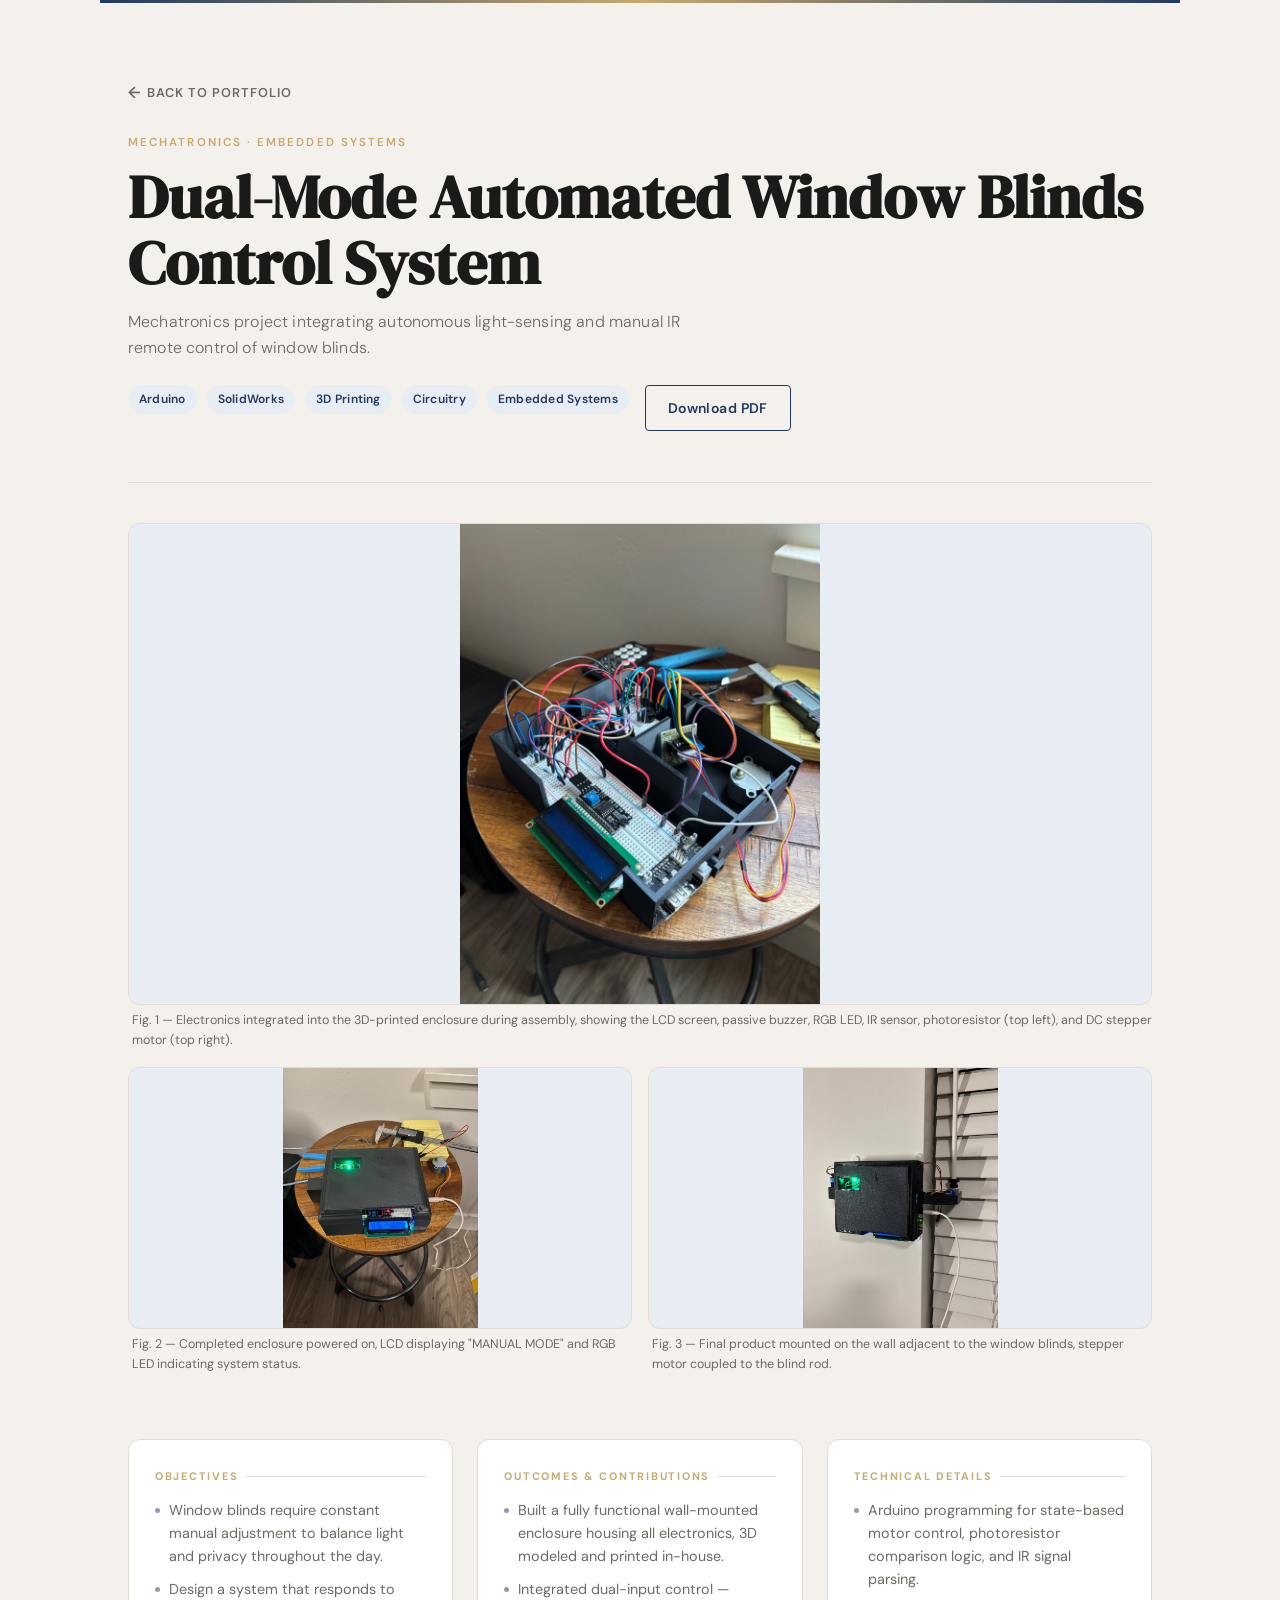
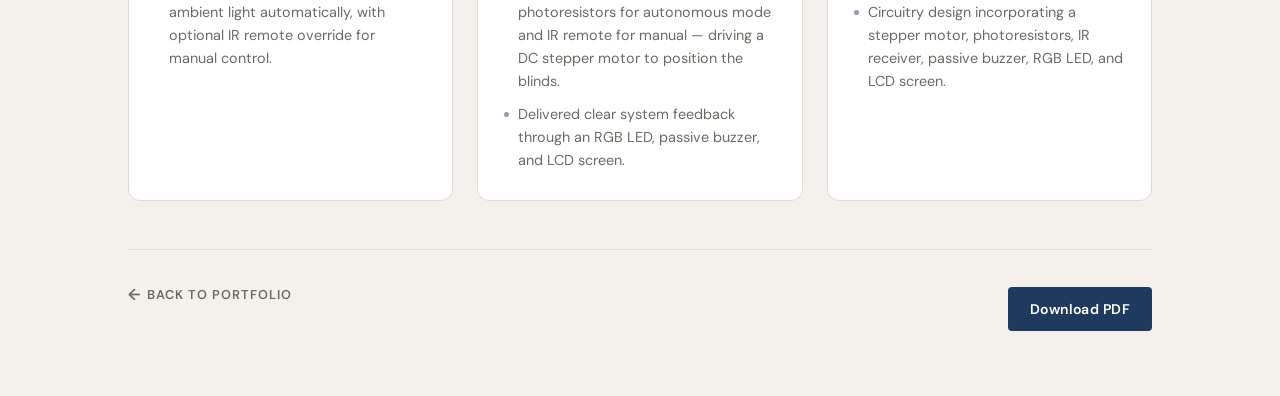
==== projects/BlindsBuddy.html @ e2c7f92c "Rename BlindsBuddy to BlindsBuddy.html" ====
<!DOCTYPE html>
<html lang="en">
<head>
  <meta charset="UTF-8" />
  <meta name="viewport" content="width=device-width, initial-scale=1.0" />
  <title>Blinds Buddy | Hunter Fuller</title>
  <link rel="stylesheet" href="../style.css" />
  <style>
    /* ── PROJECT PAGE STYLES ─────────────────────────────────
       These styles extend style.css for project detail pages.
       Do not remove — shared by all project pages.
    ──────────────────────────────────────────────────────── */

    .project-header {
      padding: 80px 0 50px;
      position: relative;
    }

    .project-header::before {
      content: '';
      position: absolute;
      top: 0; left: -28px; right: -28px;
      height: 3px;
      background: linear-gradient(90deg, var(--accent), var(--accent-warm), var(--accent));
    }

    .back-link {
      display: inline-flex;
      align-items: center;
      gap: 6px;
      font-size: 0.8rem;
      font-weight: 600;
      letter-spacing: 0.08em;
      text-transform: uppercase;
      color: var(--ink-muted);
      text-decoration: none;
      margin-bottom: 28px;
      transition: color 0.2s;
    }

    .back-link:hover { color: var(--accent); }

    .back-link::before { content: '←'; font-size: 1rem; }

    .project-eyebrow {
      font-size: 0.72rem;
      font-weight: 600;
      letter-spacing: 0.18em;
      text-transform: uppercase;
      color: var(--accent-warm);
      margin-bottom: 12px;
      display: block;
    }

    .project-header h1 {
      font-family: 'DM Serif Display', serif;
      font-size: clamp(2.2rem, 5vw, 3.8rem);
      line-height: 1.08;
      color: var(--ink);
      margin-bottom: 14px;
      animation: fadeUp 0.6s ease both;
    }

    .project-header .subtitle {
      font-size: 1rem;
      color: var(--ink-muted);
      font-weight: 300;
      max-width: 600px;
      margin-bottom: 24px;
      animation: fadeUp 0.6s 0.1s ease both;
    }

    .project-meta {
      display: flex;
      align-items: center;
      gap: 16px;
      flex-wrap: wrap;
      animation: fadeUp 0.6s 0.2s ease both;
      margin-bottom: 0;
    }

    /* ── VISUALS SECTION ──────────────────────────────────── */

    .visuals {
      margin-bottom: 48px;
    }

    .hero-image-wrap {
      width: 100%;
      border-radius: var(--radius-lg);
      overflow: hidden;
      border: 1px solid var(--border);
      background: var(--accent-light);
      margin-bottom: 6px;
    }

    .hero-image-wrap img {
      width: 100%;
      height: 480px;
      object-fit: contain;
      image-orientation: from-image;
      display: block;
    }

    .fig-caption {
      font-size: 0.78rem;
      color: var(--ink-muted);
      margin-bottom: 16px;
      padding-left: 4px;
    }

    .secondary-images {
      display: grid;
      grid-template-columns: 1fr 1fr;
      gap: 16px;
    }

    .secondary-images figure {
      margin: 0;
    }

    .secondary-images .img-wrap {
      border-radius: var(--radius-lg);
      overflow: hidden;
      border: 1px solid var(--border);
      background: var(--accent-light);
      margin-bottom: 6px;
    }

    .secondary-images img {
      width: 100%;
      height: 260px;
      object-fit: contain;
      image-orientation: from-image;
      display: block;
      transition: filter 0.3s ease;
    }

    .secondary-images .img-wrap:hover img {
      filter: brightness(1.05);
    }

    /* ── INFO SECTION ─────────────────────────────────────── */

    .project-info {
      display: grid;
      grid-template-columns: repeat(3, 1fr);
      gap: 24px;
      margin-bottom: 48px;
    }

    .info-block {
      background: var(--surface);
      border: 1px solid var(--border);
      border-radius: var(--radius-lg);
      padding: 28px 26px;
    }

    .info-block-label {
      font-size: 0.68rem;
      font-weight: 700;
      letter-spacing: 0.16em;
      text-transform: uppercase;
      color: var(--accent-warm);
      margin-bottom: 14px;
      display: flex;
      align-items: center;
      gap: 8px;
    }

    .info-block-label::after {
      content: '';
      flex: 1;
      height: 1px;
      background: var(--border);
    }

    .info-block ul {
      list-style: none;
      padding: 0;
      margin: 0;
      display: flex;
      flex-direction: column;
      gap: 10px;
    }

    .info-block ul li {
      font-size: 0.9rem;
      color: var(--ink-muted);
      line-height: 1.6;
      padding-left: 14px;
      position: relative;
    }

    .info-block ul li::before {
      content: '';
      position: absolute;
      left: 0;
      top: 9px;
      width: 5px;
      height: 5px;
      border-radius: 50%;
      background: var(--accent);
      opacity: 0.5;
    }

    /* ── PROJECT PAGE FOOTER BAR ──────────────────────────── */

    .project-footer-bar {
      display: flex;
      align-items: center;
      justify-content: space-between;
      flex-wrap: wrap;
      gap: 16px;
      padding: 32px 0 60px;
      border-top: 1px solid var(--border);
    }

    /* ── RESPONSIVE ───────────────────────────────────────── */

    @media (max-width: 700px) {
      .secondary-images { grid-template-columns: 1fr; }
      .project-info { grid-template-columns: 1fr; }
      .hero-image-wrap img { height: 280px; }
      .secondary-images img { height: 200px; }
    }
  </style>
</head>
<body>
  <div class="container">

    <!-- ── PROJECT HEADER ─────────────────────────────────── -->
    <header class="project-header">
      <a class="back-link" href="../index.html">Back to Portfolio</a>
      <span class="project-eyebrow">Mechatronics · Embedded Systems</span>
      <h1>Dual-Mode Automated Window Blinds Control System</h1>
      <p class="subtitle">
        Mechatronics project integrating autonomous light-sensing and manual IR remote control of window blinds.
      </p>
      <div class="project-meta">
        <div class="tags small-tags">
          <span>Arduino</span>
          <span>SolidWorks</span>
          <span>3D Printing</span>
          <span>Circuitry</span>
          <span>Embedded Systems</span>
        </div>
        <a class="button button-outline" href="../pdfs/BlindsBuddy.pdf" target="_blank">Download PDF</a>
      </div>
    </header>

    <hr class="section-divider" />

    <!-- ── VISUALS ─────────────────────────────────────────── -->
    <section class="visuals" style="padding-top: 40px;">

      <!-- HERO IMAGE -->
      <div class="hero-image-wrap">
        <img src="../images/IMG_4825.jpeg" alt="Electronics integrated into the 3D-printed enclosure during assembly">
      </div>
      <p class="fig-caption">Fig. 1 — Electronics integrated into the 3D-printed enclosure during assembly, showing the LCD screen, passive buzzer, RGB LED, IR sensor, photoresistor (top left), and DC stepper motor (top right).</p>

      <!-- SECONDARY IMAGES -->
      <div class="secondary-images">

        <figure>
          <div class="img-wrap">
            <img src="../images/IMG_4828.jpeg" alt="Completed enclosure powered on displaying MANUAL MODE">
          </div>
          <p class="fig-caption">Fig. 2 — Completed enclosure powered on, LCD displaying "MANUAL MODE" and RGB LED indicating system status.</p>
        </figure>

        <figure>
          <div class="img-wrap">
            <img src="../images/IMG_4848.jpeg" alt="Final product mounted on the wall adjacent to the window blinds">
          </div>
          <p class="fig-caption">Fig. 3 — Final product mounted on the wall adjacent to the window blinds, stepper motor coupled to the blind rod.</p>
        </figure>

      </div>
    </section>

    <!-- ── PROJECT INFO ───────────────────────────────────── -->
    <section class="project-info">

      <div class="info-block">
        <div class="info-block-label">Objectives</div>
        <ul>
          <li>Window blinds require constant manual adjustment to balance light and privacy throughout the day.</li>
          <li>Design a system that responds to ambient light automatically, with optional IR remote override for manual control.</li>
        </ul>
      </div>

      <div class="info-block">
        <div class="info-block-label">Outcomes &amp; Contributions</div>
        <ul>
          <li>Built a fully functional wall-mounted enclosure housing all electronics, 3D modeled and printed in-house.</li>
          <li>Integrated dual-input control — photoresistors for autonomous mode and IR remote for manual — driving a DC stepper motor to position the blinds.</li>
          <li>Delivered clear system feedback through an RGB LED, passive buzzer, and LCD screen.</li>
        </ul>
      </div>

      <div class="info-block">
        <div class="info-block-label">Technical Details</div>
        <ul>
          <li>Arduino programming for state-based motor control, photoresistor comparison logic, and IR signal parsing.</li>
          <li>Circuitry design incorporating a stepper motor, photoresistors, IR receiver, passive buzzer, RGB LED, and LCD screen.</li>
        </ul>
      </div>

    </section>

    <!-- ── FOOTER BAR ──────────────────────────────────────── -->
    <div class="project-footer-bar">
      <a class="back-link" href="../index.html">Back to Portfolio</a>
      <a class="button" href="../pdfs/BlindsBuddy.pdf" target="_blank">Download PDF</a>
    </div>

  </div>
</body>
</html>
---- style.css ----
@import url('https://fonts.googleapis.com/css2?family=DM+Serif+Display:ital@0;1&family=DM+Sans:wght@300;400;500;600&display=swap');

:root {
  --bg: #f4f1ec;
  --surface: #ffffff;
  --ink: #1a1a18;
  --ink-muted: #6b6b63;
  --accent: #1f3a5f;
  --accent-light: #e8edf4;
  --accent-warm: #c8a96e;
  --border: #e0dcd4;
  --radius: 4px;
  --radius-lg: 12px;
  --shadow: 0 2px 8px rgba(26,26,24,0.07), 0 12px 32px rgba(26,26,24,0.05);
  --shadow-hover: 0 4px 16px rgba(26,26,24,0.10), 0 20px 48px rgba(26,26,24,0.09);
}

*, *::before, *::after {
  box-sizing: border-box;
  margin: 0;
  padding: 0;
}

html {
  scroll-behavior: smooth;
}

body {
  font-family: 'DM Sans', sans-serif;
  background-color: var(--bg);
  color: var(--ink);
  font-size: 16px;
  line-height: 1.6;
  -webkit-font-smoothing: antialiased;
}

/* ── LAYOUT ─────────────────────────────── */

.container {
  max-width: 1080px;
  margin: 0 auto;
  padding: 0 28px;
}

/* ── HERO ────────────────────────────────── */

.hero {
  padding: 110px 0 90px;
  position: relative;
}

.hero::before {
  content: '';
  position: absolute;
  top: 0; left: -28px; right: -28px;
  height: 3px;
  background: linear-gradient(90deg, var(--accent), var(--accent-warm), var(--accent));
}

.hero-eyebrow {
  display: inline-block;
  font-size: 0.72rem;
  font-weight: 600;
  letter-spacing: 0.18em;
  text-transform: uppercase;
  color: var(--accent-warm);
  margin-bottom: 18px;
}

.hero h1 {
  font-family: 'DM Serif Display', serif;
  font-size: clamp(3rem, 7vw, 5.2rem);
  line-height: 1.05;
  color: var(--ink);
  margin-bottom: 10px;
}

.hero h1 em {
  font-style: italic;
  color: var(--accent);
}

.subtitle {
  font-size: 1rem;
  font-weight: 500;
  color: var(--ink-muted);
  margin-bottom: 20px;
  letter-spacing: 0.01em;
}

.intro {
  max-width: 540px;
  font-size: 1.08rem;
  color: var(--ink-muted);
  font-weight: 300;
  line-height: 1.75;
  margin-bottom: 36px;
}

.hero-buttons {
  display: flex;
  gap: 14px;
  flex-wrap: wrap;
}

/* ── BUTTONS ─────────────────────────────── */

.button {
  display: inline-block;
  font-family: 'DM Sans', sans-serif;
  font-size: 0.875rem;
  font-weight: 600;
  letter-spacing: 0.03em;
  padding: 11px 22px;
  border-radius: var(--radius);
  text-decoration: none;
  transition: all 0.2s ease;
  cursor: pointer;
}

.button:not(.button-outline) {
  background: var(--accent);
  color: #fff;
}

.button:not(.button-outline):hover {
  background: #162c4a;
  transform: translateY(-1px);
  box-shadow: 0 6px 20px rgba(31,58,95,0.28);
}

.button-outline {
  background: transparent;
  color: var(--accent);
  border: 1.5px solid var(--accent);
}

.button-outline:hover {
  background: var(--accent-light);
  transform: translateY(-1px);
}

/* ── DIVIDER ─────────────────────────────── */

.section-divider {
  border: none;
  border-top: 1px solid var(--border);
  margin: 0;
}

/* ── SKILLS ──────────────────────────────── */

.skills {
  padding: 60px 0;
}

.skills h2,
#projects h2 {
  font-family: 'DM Serif Display', serif;
  font-size: 1.9rem;
  color: var(--ink);
  margin-bottom: 28px;
}

.tags {
  display: flex;
  flex-wrap: wrap;
  gap: 10px;
}

.tags span {
  background: var(--surface);
  border: 1px solid var(--border);
  color: var(--ink);
  font-size: 0.82rem;
  font-weight: 500;
  padding: 6px 14px;
  border-radius: 100px;
  letter-spacing: 0.02em;
}

/* ── PROJECTS ────────────────────────────── */

#projects {
  padding: 60px 0 80px;
}

.project-grid {
  display: grid;
  grid-template-columns: repeat(auto-fit, minmax(290px, 1fr));
  gap: 24px;
}

/* ── CARD ────────────────────────────────── */

.card {
  background: var(--surface);
  border-radius: var(--radius-lg);
  overflow: hidden;
  box-shadow: var(--shadow);
  display: flex;
  flex-direction: column;
  transition: transform 0.25s ease, box-shadow 0.25s ease;
  border: 1px solid var(--border);
}

.card:hover {
  transform: translateY(-4px);
  box-shadow: var(--shadow-hover);
}

.card-image {
  width: 100%;
  height: 200px;
  object-fit: cover;
  display: block;
  background: var(--accent-light);
}

.card-body {
  padding: 22px 24px;
  display: flex;
  flex-direction: column;
  flex: 1;
}

.card-body h3 {
  font-family: 'DM Serif Display', serif;
  font-size: 1.25rem;
  margin-bottom: 10px;
  color: var(--ink);
}

.card-body p {
  font-size: 0.9rem;
  color: var(--ink-muted);
  line-height: 1.65;
  flex: 1;
  margin-bottom: 16px;
}

.small-tags {
  margin-bottom: 18px;
}

.small-tags span {
  font-size: 0.75rem;
  padding: 4px 10px;
  background: var(--accent-light);
  border-color: transparent;
  color: var(--accent);
  font-weight: 600;
}

.card-buttons {
  display: flex;
  gap: 10px;
  flex-wrap: wrap;
}

.card-buttons .button {
  font-size: 0.82rem;
  padding: 9px 16px;
}

/* ── FOOTER ──────────────────────────────── */

footer {
  border-top: 1px solid var(--border);
  padding: 36px 0;
  text-align: center;
  color: var(--ink-muted);
  font-size: 0.875rem;
}

footer a {
  color: var(--accent);
  text-decoration: none;
}

footer a:hover {
  text-decoration: underline;
}

/* ── ANIMATIONS ──────────────────────────── */

@keyframes fadeUp {
  from { opacity: 0; transform: translateY(24px); }
  to   { opacity: 1; transform: translateY(0); }
}

.hero h1       { animation: fadeUp 0.6s ease both; }
.hero .subtitle{ animation: fadeUp 0.6s 0.1s ease both; }
.hero .intro   { animation: fadeUp 0.6s 0.2s ease both; }
.hero-buttons  { animation: fadeUp 0.6s 0.3s ease both; }

/* ── RESPONSIVE ──────────────────────────── */

@media (max-width: 600px) {
  .hero { padding: 70px 0 60px; }
  .hero h1 { font-size: 2.6rem; }
  .project-grid { grid-template-columns: 1fr; }
}
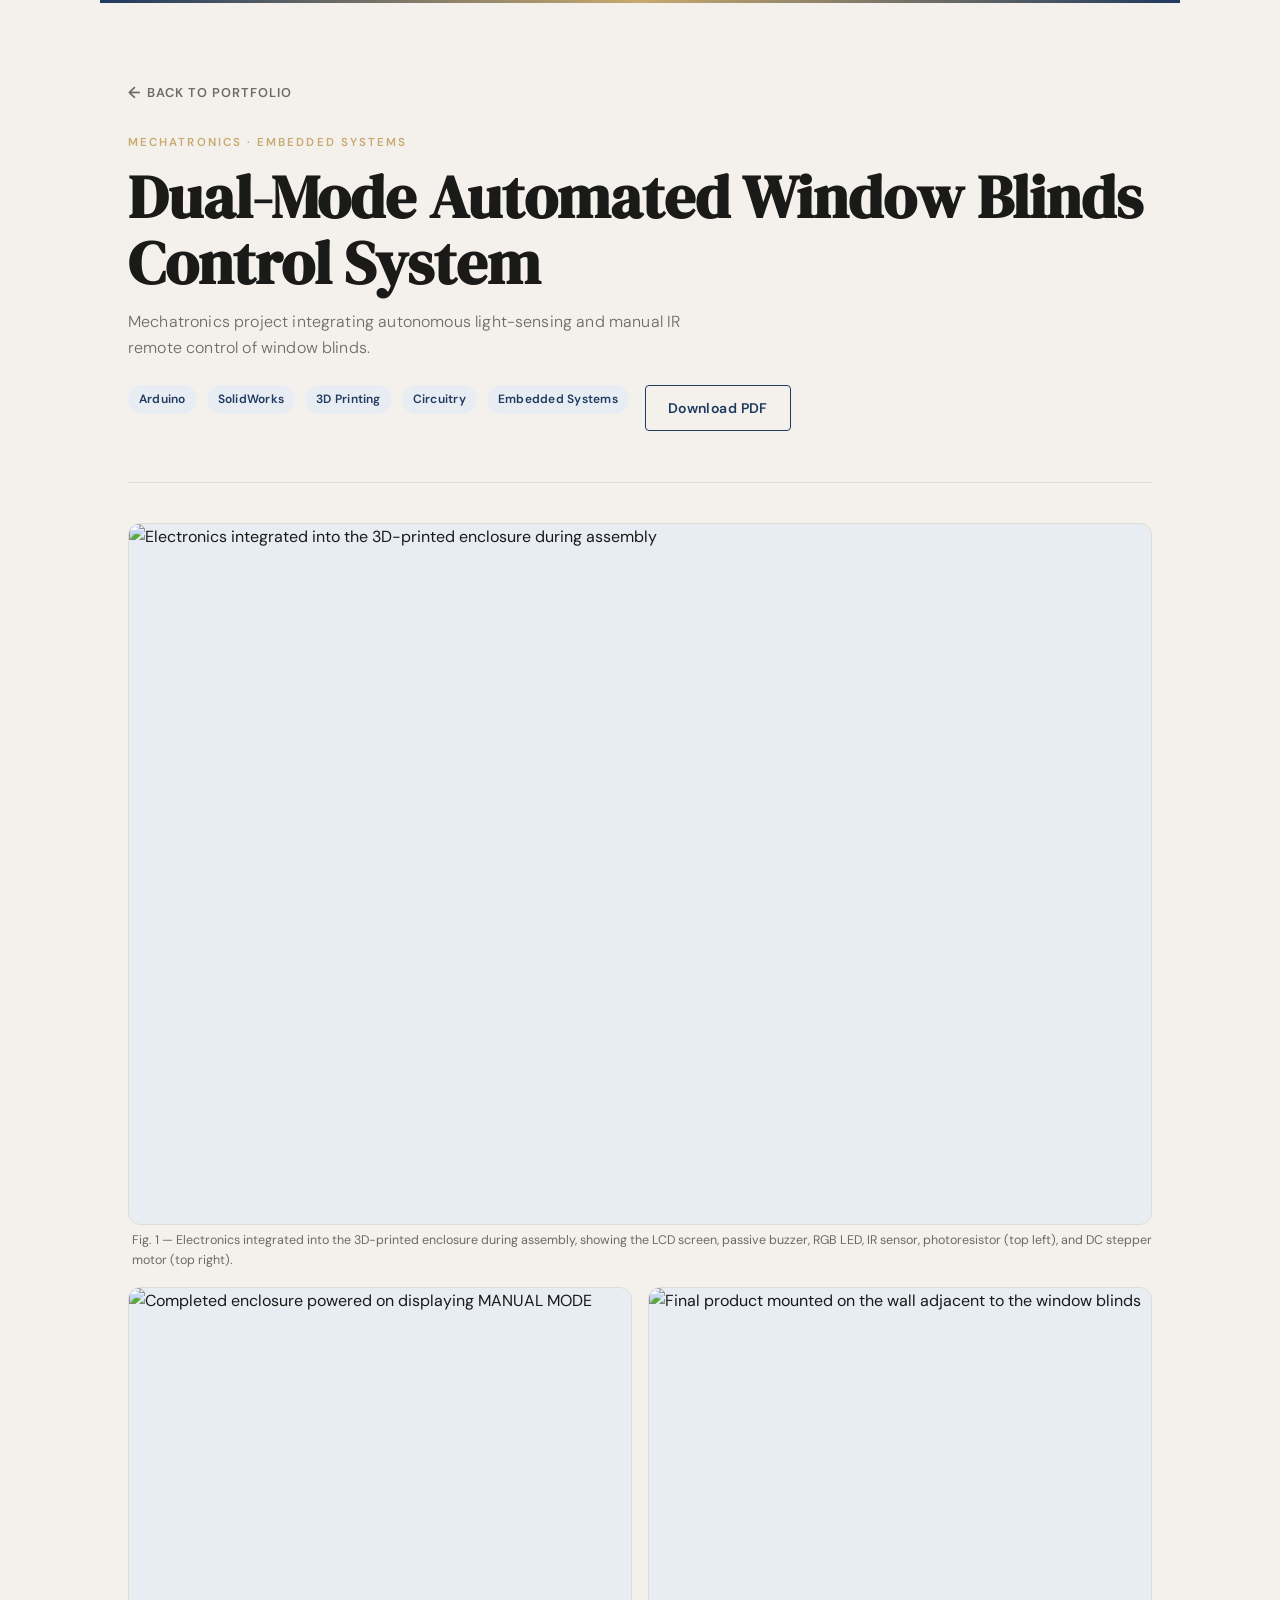
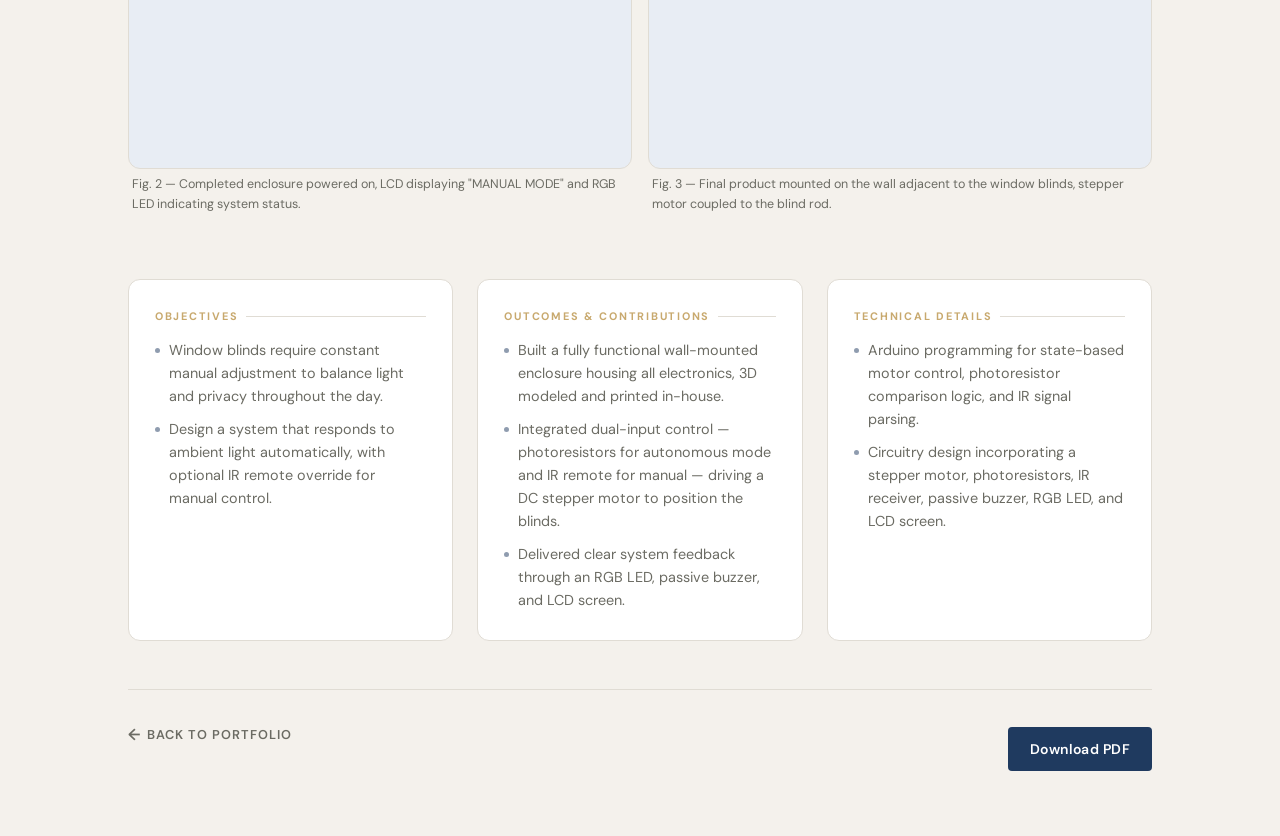
==== commit 549a38cf: "Update BlindsBuddy.html image fix" ====
--- a/projects/BlindsBuddy.html
+++ b/projects/BlindsBuddy.html
@@ -96,7 +96,7 @@
 
     .hero-image-wrap img {
       width: 100%;
-      height: 480px;
+      height: 700px;
       object-fit: contain;
       image-orientation: from-image;
       display: block;
@@ -129,7 +129,7 @@
 
     .secondary-images img {
       width: 100%;
-      height: 260px;
+      height: 480px;
       object-fit: contain;
       image-orientation: from-image;
       display: block;
@@ -221,8 +221,8 @@
     @media (max-width: 700px) {
       .secondary-images { grid-template-columns: 1fr; }
       .project-info { grid-template-columns: 1fr; }
-      .hero-image-wrap img { height: 280px; }
-      .secondary-images img { height: 200px; }
+      .hero-image-wrap img { height: 480px; }
+      .secondary-images img { height: 360px; }
     }
   </style>
 </head>
@@ -256,7 +256,7 @@
 
       <!-- HERO IMAGE -->
       <div class="hero-image-wrap">
-        <img src="../images/IMG_4825.jpeg" alt="Electronics integrated into the 3D-printed enclosure during assembly">
+        <img src="../images/BlindsBuddy1.jpeg" alt="Electronics integrated into the 3D-printed enclosure during assembly">
       </div>
       <p class="fig-caption">Fig. 1 — Electronics integrated into the 3D-printed enclosure during assembly, showing the LCD screen, passive buzzer, RGB LED, IR sensor, photoresistor (top left), and DC stepper motor (top right).</p>
 
@@ -265,14 +265,14 @@
 
         <figure>
           <div class="img-wrap">
-            <img src="../images/IMG_4828.jpeg" alt="Completed enclosure powered on displaying MANUAL MODE">
+            <img src="../images/BlindsBuddy2.jpeg" alt="Completed enclosure powered on displaying MANUAL MODE">
           </div>
           <p class="fig-caption">Fig. 2 — Completed enclosure powered on, LCD displaying "MANUAL MODE" and RGB LED indicating system status.</p>
         </figure>
 
         <figure>
           <div class="img-wrap">
-            <img src="../images/IMG_4848.jpeg" alt="Final product mounted on the wall adjacent to the window blinds">
+            <img src="../images/BlindsBuddy3.jpeg" alt="Final product mounted on the wall adjacent to the window blinds">
           </div>
           <p class="fig-caption">Fig. 3 — Final product mounted on the wall adjacent to the window blinds, stepper motor coupled to the blind rod.</p>
         </figure>
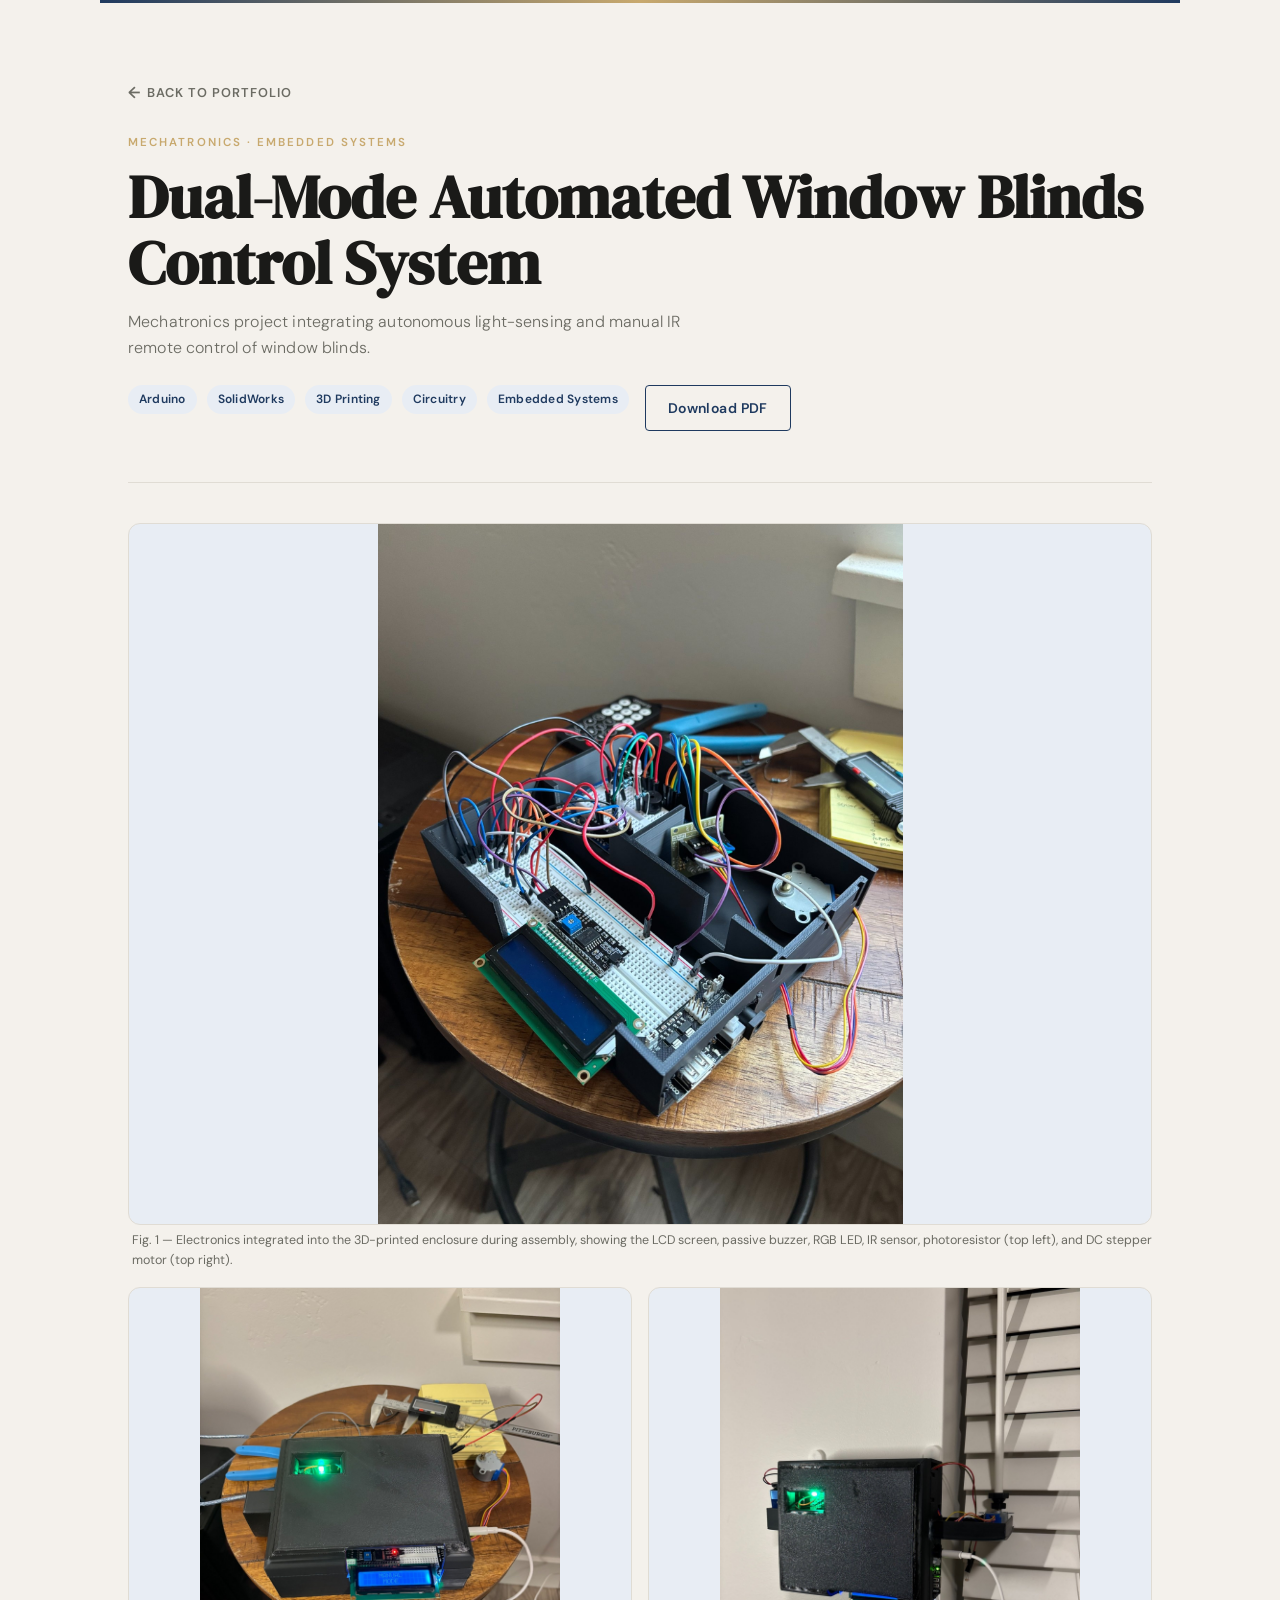
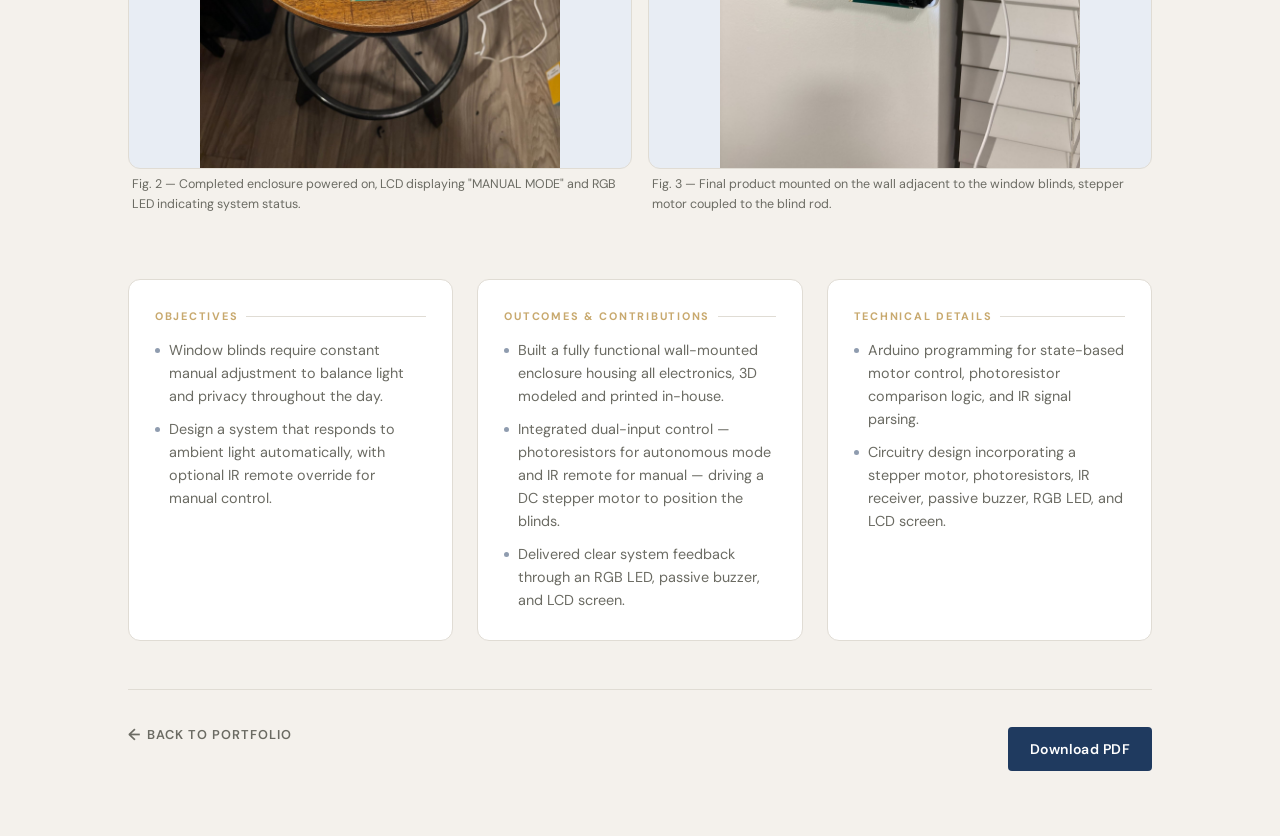
==== commit 77e727a8: "Update BlindsBuddy.html real photo names" ====
--- a/projects/BlindsBuddy.html
+++ b/projects/BlindsBuddy.html
@@ -256,7 +256,7 @@
 
       <!-- HERO IMAGE -->
       <div class="hero-image-wrap">
-        <img src="../images/BlindsBuddy1.jpeg" alt="Electronics integrated into the 3D-printed enclosure during assembly">
+        <img src="../images/IMG_4825.jpeg" alt="Electronics integrated into the 3D-printed enclosure during assembly">
       </div>
       <p class="fig-caption">Fig. 1 — Electronics integrated into the 3D-printed enclosure during assembly, showing the LCD screen, passive buzzer, RGB LED, IR sensor, photoresistor (top left), and DC stepper motor (top right).</p>
 
@@ -265,14 +265,14 @@
 
         <figure>
           <div class="img-wrap">
-            <img src="../images/BlindsBuddy2.jpeg" alt="Completed enclosure powered on displaying MANUAL MODE">
+            <img src="../images/IMG_4828.jpeg" alt="Completed enclosure powered on displaying MANUAL MODE">
           </div>
           <p class="fig-caption">Fig. 2 — Completed enclosure powered on, LCD displaying "MANUAL MODE" and RGB LED indicating system status.</p>
         </figure>
 
         <figure>
           <div class="img-wrap">
-            <img src="../images/BlindsBuddy3.jpeg" alt="Final product mounted on the wall adjacent to the window blinds">
+            <img src="../images/IMG_4848.jpeg" alt="Final product mounted on the wall adjacent to the window blinds">
           </div>
           <p class="fig-caption">Fig. 3 — Final product mounted on the wall adjacent to the window blinds, stepper motor coupled to the blind rod.</p>
         </figure>
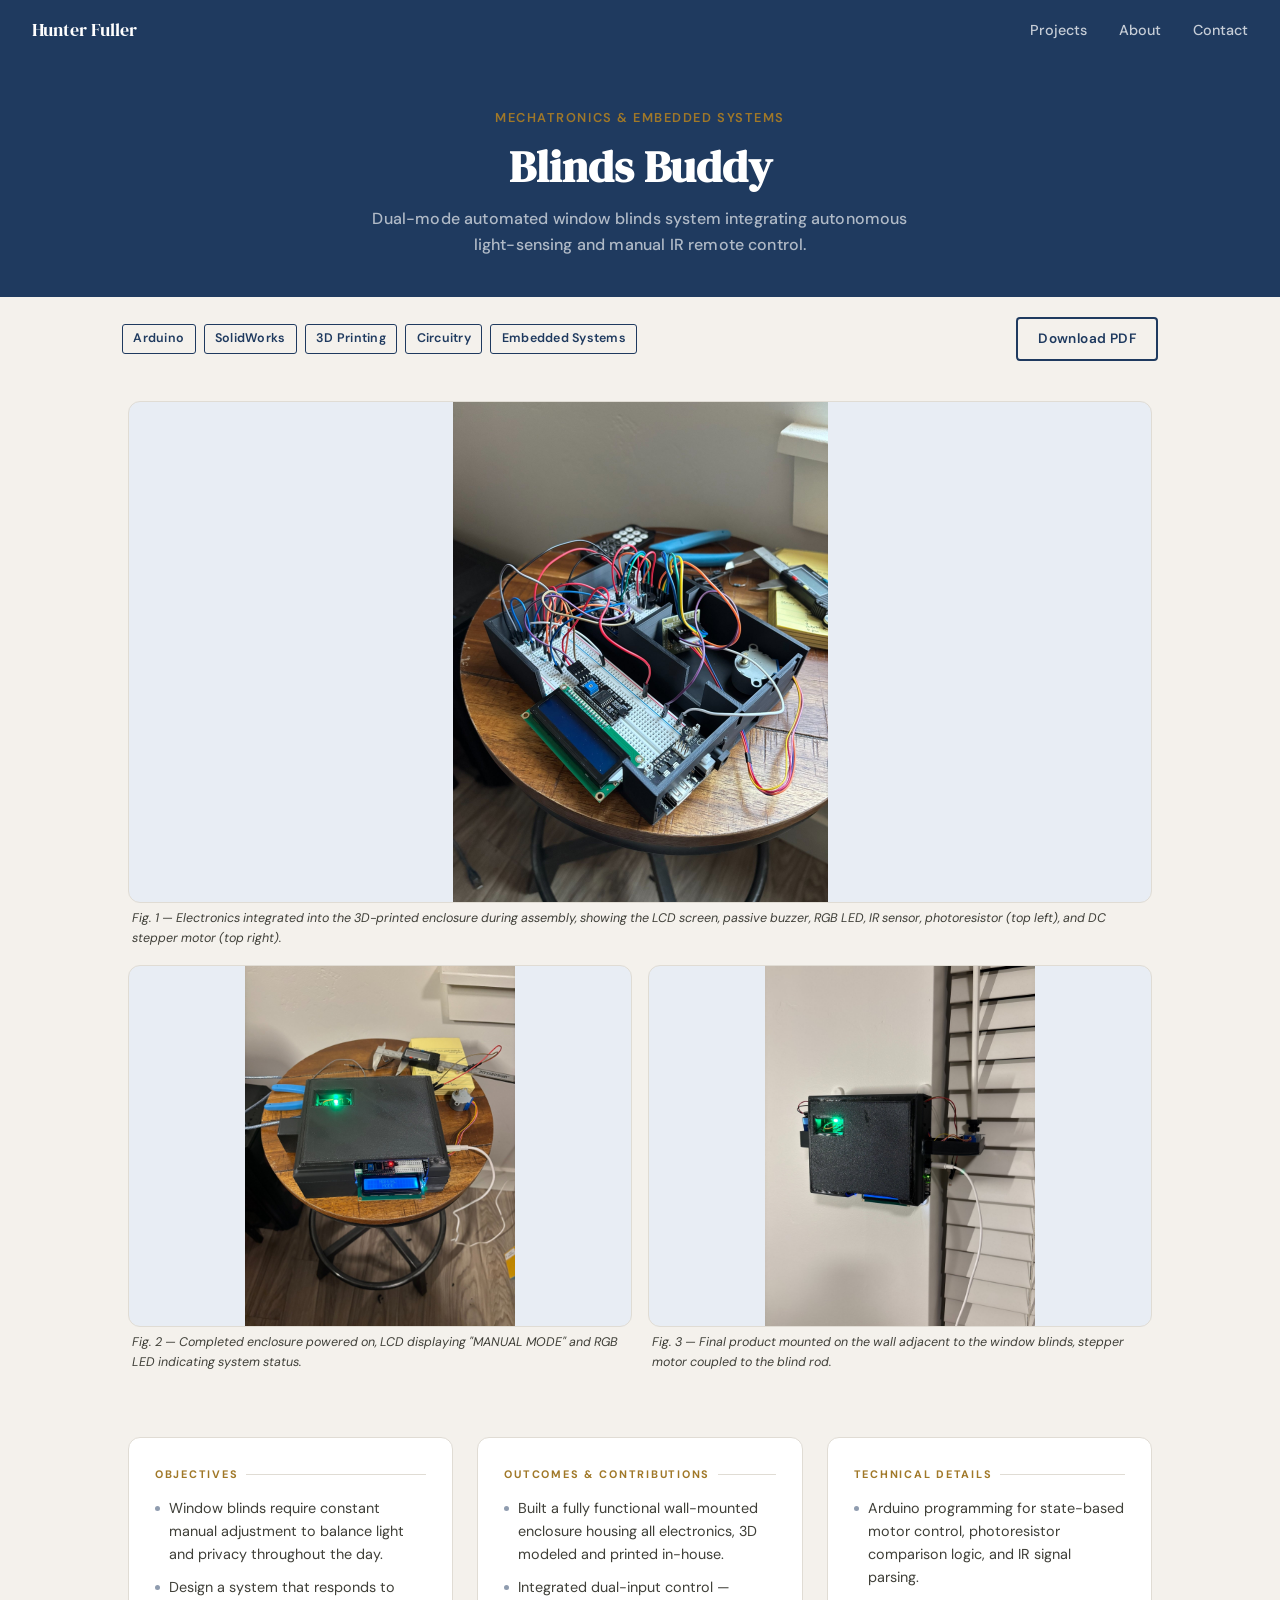
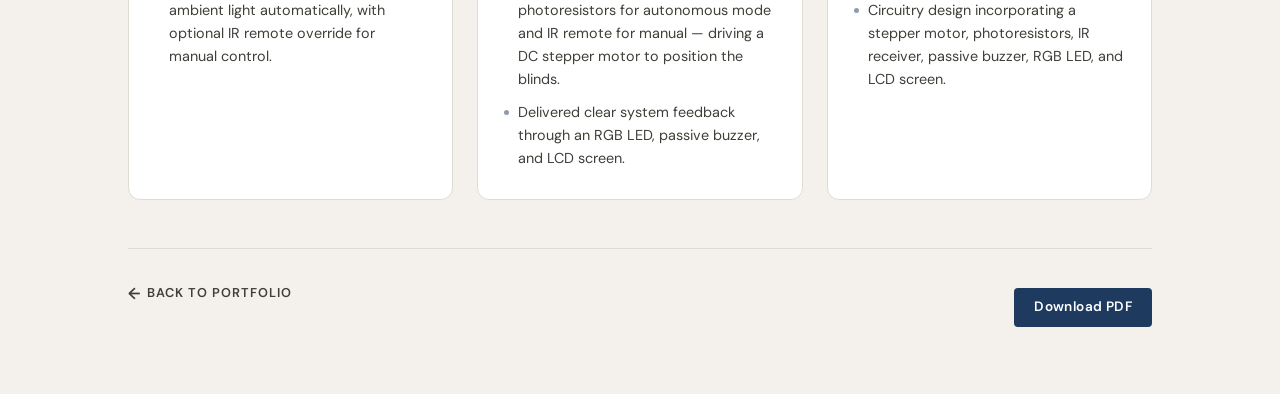
==== commit 231b4b25: "Update BlindsBuddy.html format change" ====
--- a/projects/BlindsBuddy.html
+++ b/projects/BlindsBuddy.html
@@ -4,99 +4,81 @@
   <meta charset="UTF-8" />
   <meta name="viewport" content="width=device-width, initial-scale=1.0" />
   <title>Blinds Buddy | Hunter Fuller</title>
+  <link rel="preconnect" href="https://fonts.googleapis.com" />
+  <link rel="preconnect" href="https://fonts.gstatic.com" crossorigin />
+  <link href="https://fonts.googleapis.com/css2?family=DM+Serif+Display&family=DM+Sans:wght@300;400;500;600&display=swap" rel="stylesheet" />
   <link rel="stylesheet" href="../style.css" />
   <style>
-    /* ── PROJECT PAGE STYLES ─────────────────────────────────
-       These styles extend style.css for project detail pages.
-       Do not remove — shared by all project pages.
-    ──────────────────────────────────────────────────────── */
-
-    .project-header {
-      padding: 80px 0 50px;
-      position: relative;
-    }
-
-    .project-header::before {
-      content: '';
-      position: absolute;
-      top: 0; left: -28px; right: -28px;
-      height: 3px;
-      background: linear-gradient(90deg, var(--accent), var(--accent-warm), var(--accent));
-    }
-
-    .back-link {
-      display: inline-flex;
-      align-items: center;
-      gap: 6px;
+    /* ── NAV ── */
+    nav {
+      background: var(--navy, #1f3a5f);
+      padding: 0 2rem;
+      display: flex;
+      align-items: center;
+      justify-content: space-between;
+      height: 60px;
+      position: sticky;
+      top: 0;
+      z-index: 100;
+    }
+    nav a.logo {
+      font-family: 'DM Serif Display', serif;
+      color: #fff;
+      text-decoration: none;
+      font-size: 1.15rem;
+    }
+    nav ul { list-style: none; display: flex; gap: 2rem; }
+    nav ul a {
+      color: rgba(255,255,255,0.75);
+      text-decoration: none;
+      font-size: 0.9rem;
+      font-weight: 500;
+      transition: color 0.2s;
+    }
+    nav ul a:hover { color: #fff; }
+
+    /* ── HERO BANNER ── */
+    .page-hero {
+      background: var(--navy, #1f3a5f);
+      padding: 3rem 2rem 2.5rem;
+      text-align: center;
+    }
+    .page-hero .category {
       font-size: 0.8rem;
       font-weight: 600;
-      letter-spacing: 0.08em;
+      letter-spacing: 0.12em;
       text-transform: uppercase;
-      color: var(--ink-muted);
-      text-decoration: none;
-      margin-bottom: 28px;
-      transition: color 0.2s;
-    }
-
-    .back-link:hover { color: var(--accent); }
-
-    .back-link::before { content: '←'; font-size: 1rem; }
-
-    .project-eyebrow {
-      font-size: 0.72rem;
-      font-weight: 600;
-      letter-spacing: 0.18em;
-      text-transform: uppercase;
-      color: var(--accent-warm);
-      margin-bottom: 12px;
-      display: block;
-    }
-
-    .project-header h1 {
+      color: var(--accent-warm, #a07828);
+      margin-bottom: 0.75rem;
+    }
+    .page-hero h1 {
       font-family: 'DM Serif Display', serif;
-      font-size: clamp(2.2rem, 5vw, 3.8rem);
-      line-height: 1.08;
-      color: var(--ink);
-      margin-bottom: 14px;
-      animation: fadeUp 0.6s ease both;
-    }
-
-    .project-header .subtitle {
+      font-size: clamp(1.9rem, 4vw, 2.8rem);
+      color: #fff;
+      margin-bottom: 0.75rem;
+      line-height: 1.2;
+    }
+    .page-hero .subtitle {
+      color: rgba(255,255,255,0.65);
       font-size: 1rem;
-      color: var(--ink-muted);
-      font-weight: 300;
-      max-width: 600px;
-      margin-bottom: 24px;
-      animation: fadeUp 0.6s 0.1s ease both;
-    }
-
-    .project-meta {
-      display: flex;
-      align-items: center;
-      gap: 16px;
-      flex-wrap: wrap;
-      animation: fadeUp 0.6s 0.2s ease both;
-      margin-bottom: 0;
-    }
-
-    /* ── VISUALS SECTION ──────────────────────────────────── */
-
-    .visuals {
-      margin-bottom: 48px;
-    }
+      max-width: 560px;
+      margin: 0 auto;
+    }
+
+    /* ── VISUALS ── */
+    .visuals { margin-bottom: 48px; padding-top: 40px; }
 
     .hero-image-wrap {
       width: 100%;
-      border-radius: var(--radius-lg);
+      border-radius: var(--radius-lg, 8px);
       overflow: hidden;
-      border: 1px solid var(--border);
-      background: var(--accent-light);
+      border: 1px solid var(--border, #ddd);
+      background: var(--accent-light, #e8e5e0);
       margin-bottom: 6px;
     }
-
     .hero-image-wrap img {
       width: 100%;
-      height: 700px;
+      height: 500px;
       object-fit: contain;
       image-orientation: from-image;
       display: block;
@@ -104,9 +86,10 @@
 
     .fig-caption {
       font-size: 0.78rem;
-      color: var(--ink-muted);
+      color: var(--ink-muted, #666);
       margin-bottom: 16px;
       padding-left: 4px;
+      font-style: italic;
     }
 
     .secondary-images {
@@ -114,67 +97,54 @@
       grid-template-columns: 1fr 1fr;
       gap: 16px;
     }
-
-    .secondary-images figure {
-      margin: 0;
-    }
-
+    .secondary-images figure { margin: 0; }
     .secondary-images .img-wrap {
-      border-radius: var(--radius-lg);
+      border-radius: var(--radius-lg, 8px);
       overflow: hidden;
-      border: 1px solid var(--border);
-      background: var(--accent-light);
+      border: 1px solid var(--border, #ddd);
+      background: var(--accent-light, #e8e5e0);
       margin-bottom: 6px;
     }
-
     .secondary-images img {
       width: 100%;
-      height: 480px;
+      height: 360px;
       object-fit: contain;
       image-orientation: from-image;
       display: block;
       transition: filter 0.3s ease;
     }
-
-    .secondary-images .img-wrap:hover img {
-      filter: brightness(1.05);
-    }
-
-    /* ── INFO SECTION ─────────────────────────────────────── */
-
+    .secondary-images .img-wrap:hover img { filter: brightness(1.05); }
+
+    /* ── INFO BLOCKS ── */
     .project-info {
       display: grid;
       grid-template-columns: repeat(3, 1fr);
       gap: 24px;
       margin-bottom: 48px;
     }
-
     .info-block {
-      background: var(--surface);
-      border: 1px solid var(--border);
-      border-radius: var(--radius-lg);
+      background: var(--surface, #fff);
+      border: 1px solid var(--border, #ddd);
+      border-radius: var(--radius-lg, 8px);
       padding: 28px 26px;
     }
-
     .info-block-label {
       font-size: 0.68rem;
       font-weight: 700;
       letter-spacing: 0.16em;
       text-transform: uppercase;
-      color: var(--accent-warm);
+      color: var(--accent-warm, #a07828);
       margin-bottom: 14px;
       display: flex;
       align-items: center;
       gap: 8px;
     }
-
     .info-block-label::after {
       content: '';
       flex: 1;
       height: 1px;
-      background: var(--border);
-    }
-
+      background: var(--border, #ddd);
+    }
     .info-block ul {
       list-style: none;
       padding: 0;
@@ -183,15 +153,13 @@
       flex-direction: column;
       gap: 10px;
     }
-
     .info-block ul li {
       font-size: 0.9rem;
-      color: var(--ink-muted);
+      color: var(--ink-muted, #555);
       line-height: 1.6;
       padding-left: 14px;
       position: relative;
     }
-
     .info-block ul li::before {
       content: '';
       position: absolute;
@@ -200,12 +168,23 @@
       width: 5px;
       height: 5px;
       border-radius: 50%;
-      background: var(--accent);
+      background: var(--accent, #1f3a5f);
       opacity: 0.5;
     }
 
-    /* ── PROJECT PAGE FOOTER BAR ──────────────────────────── */
-
+    /* ── TAGS ── */
+    .tags.small-tags { display: flex; flex-wrap: wrap; gap: 0.5rem; margin-bottom: 0; }
+    .tags.small-tags span {
+      background: transparent;
+      border: 1.5px solid var(--navy, #1f3a5f);
+      color: var(--navy, #1f3a5f);
+      font-size: 0.78rem;
+      font-weight: 600;
+      padding: 0.25rem 0.65rem;
+      border-radius: 3px;
+    }
+
+    /* ── FOOTER BAR ── */
     .project-footer-bar {
       display: flex;
       align-items: center;
@@ -213,74 +192,119 @@
       flex-wrap: wrap;
       gap: 16px;
       padding: 32px 0 60px;
-      border-top: 1px solid var(--border);
-    }
-
-    /* ── RESPONSIVE ───────────────────────────────────────── */
+      border-top: 1px solid var(--border, #ddd);
+    }
+    .back-link {
+      display: inline-flex;
+      align-items: center;
+      gap: 6px;
+      font-size: 0.8rem;
+      font-weight: 600;
+      letter-spacing: 0.08em;
+      text-transform: uppercase;
+      color: var(--ink-muted, #666);
+      text-decoration: none;
+      transition: color 0.2s;
+    }
+    .back-link:hover { color: var(--accent, #1f3a5f); }
+    .back-link::before { content: '←'; font-size: 1rem; }
+
+    .button {
+      display: inline-block;
+      padding: 0.55rem 1.25rem;
+      background: var(--navy, #1f3a5f);
+      color: #fff;
+      font-size: 0.85rem;
+      font-weight: 600;
+      text-decoration: none;
+      border-radius: 4px;
+      transition: opacity 0.2s;
+    }
+    .button:hover { opacity: 0.85; }
+    .button-outline {
+      background: transparent;
+      border: 2px solid var(--navy, #1f3a5f);
+      color: var(--navy, #1f3a5f);
+    }
+
+    /* ── TAGS ROW BELOW HERO ── */
+    .hero-meta {
+      max-width: 1100px;
+      margin: 0 auto;
+      padding: 1.25rem 2rem 0;
+      display: flex;
+      align-items: center;
+      justify-content: space-between;
+      flex-wrap: wrap;
+      gap: 1rem;
+    }
 
     @media (max-width: 700px) {
       .secondary-images { grid-template-columns: 1fr; }
       .project-info { grid-template-columns: 1fr; }
-      .hero-image-wrap img { height: 480px; }
-      .secondary-images img { height: 360px; }
+      .hero-image-wrap img { height: 320px; }
+      .secondary-images img { height: 260px; }
     }
   </style>
 </head>
 <body>
+
+  <!-- NAV -->
+  <nav>
+    <a class="logo" href="../index.html">Hunter Fuller</a>
+    <ul>
+      <li><a href="../index.html#projects">Projects</a></li>
+      <li><a href="../index.html#about">About</a></li>
+      <li><a href="../index.html#contact">Contact</a></li>
+    </ul>
+  </nav>
+
+  <!-- HERO BANNER -->
+  <div class="page-hero">
+    <div class="category">Mechatronics &amp; Embedded Systems</div>
+    <h1>Blinds Buddy</h1>
+    <p class="subtitle">Dual-mode automated window blinds system integrating autonomous light-sensing and manual IR remote control.</p>
+  </div>
+
+  <!-- TAGS + PDF ROW -->
+  <div class="hero-meta">
+    <div class="tags small-tags">
+      <span>Arduino</span>
+      <span>SolidWorks</span>
+      <span>3D Printing</span>
+      <span>Circuitry</span>
+      <span>Embedded Systems</span>
+    </div>
+    <a class="button button-outline" href="../pdfs/BlindsBuddy.pdf" target="_blank">Download PDF</a>
+  </div>
+
+  <!-- MAIN CONTENT -->
   <div class="container">
 
-    <!-- ── PROJECT HEADER ─────────────────────────────────── -->
-    <header class="project-header">
-      <a class="back-link" href="../index.html">Back to Portfolio</a>
-      <span class="project-eyebrow">Mechatronics · Embedded Systems</span>
-      <h1>Dual-Mode Automated Window Blinds Control System</h1>
-      <p class="subtitle">
-        Mechatronics project integrating autonomous light-sensing and manual IR remote control of window blinds.
-      </p>
-      <div class="project-meta">
-        <div class="tags small-tags">
-          <span>Arduino</span>
-          <span>SolidWorks</span>
-          <span>3D Printing</span>
-          <span>Circuitry</span>
-          <span>Embedded Systems</span>
-        </div>
-        <a class="button button-outline" href="../pdfs/BlindsBuddy.pdf" target="_blank">Download PDF</a>
-      </div>
-    </header>
-
-    <hr class="section-divider" />
-
-    <!-- ── VISUALS ─────────────────────────────────────────── -->
-    <section class="visuals" style="padding-top: 40px;">
-
-      <!-- HERO IMAGE -->
+    <section class="visuals">
+
       <div class="hero-image-wrap">
         <img src="../images/IMG_4825.jpeg" alt="Electronics integrated into the 3D-printed enclosure during assembly">
       </div>
       <p class="fig-caption">Fig. 1 — Electronics integrated into the 3D-printed enclosure during assembly, showing the LCD screen, passive buzzer, RGB LED, IR sensor, photoresistor (top left), and DC stepper motor (top right).</p>
 
-      <!-- SECONDARY IMAGES -->
       <div class="secondary-images">
-
         <figure>
           <div class="img-wrap">
             <img src="../images/IMG_4828.jpeg" alt="Completed enclosure powered on displaying MANUAL MODE">
           </div>
           <p class="fig-caption">Fig. 2 — Completed enclosure powered on, LCD displaying "MANUAL MODE" and RGB LED indicating system status.</p>
         </figure>
-
         <figure>
           <div class="img-wrap">
             <img src="../images/IMG_4848.jpeg" alt="Final product mounted on the wall adjacent to the window blinds">
           </div>
           <p class="fig-caption">Fig. 3 — Final product mounted on the wall adjacent to the window blinds, stepper motor coupled to the blind rod.</p>
         </figure>
-
-      </div>
+      </div>
+
     </section>
 
-    <!-- ── PROJECT INFO ───────────────────────────────────── -->
     <section class="project-info">
 
       <div class="info-block">
@@ -310,7 +334,6 @@
 
     </section>
 
-    <!-- ── FOOTER BAR ──────────────────────────────────────── -->
     <div class="project-footer-bar">
       <a class="back-link" href="../index.html">Back to Portfolio</a>
       <a class="button" href="../pdfs/BlindsBuddy.pdf" target="_blank">Download PDF</a>
--- a/style.css
+++ b/style.css
@@ -4,10 +4,10 @@
   --bg: #f4f1ec;
   --surface: #ffffff;
   --ink: #1a1a18;
-  --ink-muted: #6b6b63;
+  --ink-muted: #3f3f38;
   --accent: #1f3a5f;
   --accent-light: #e8edf4;
-  --accent-warm: #c8a96e;
+  --accent-warm: #a07828;
   --border: #e0dcd4;
   --radius: 4px;
   --radius-lg: 12px;
@@ -21,9 +21,7 @@
   padding: 0;
 }
 
-html {
-  scroll-behavior: smooth;
-}
+html { scroll-behavior: smooth; }
 
 body {
   font-family: 'DM Sans', sans-serif;
@@ -34,12 +32,24 @@
   -webkit-font-smoothing: antialiased;
 }
 
-/* ── LAYOUT ─────────────────────────────── */
+/* ── LAYOUT ──────────────────────────────── */
 
 .container {
   max-width: 1080px;
   margin: 0 auto;
   padding: 0 28px;
+}
+
+/* ── SECTION EYEBROW ─────────────────────── */
+
+.section-eyebrow {
+  display: inline-block;
+  font-size: 0.72rem;
+  font-weight: 600;
+  letter-spacing: 0.18em;
+  text-transform: uppercase;
+  color: var(--accent-warm);
+  margin-bottom: 10px;
 }
 
 /* ── HERO ────────────────────────────────── */
@@ -92,7 +102,7 @@
   max-width: 540px;
   font-size: 1.08rem;
   color: var(--ink-muted);
-  font-weight: 300;
+  font-weight: 400;
   line-height: 1.75;
   margin-bottom: 36px;
 }
@@ -148,14 +158,89 @@
   margin: 0;
 }
 
+/* ── ABOUT ───────────────────────────────── */
+
+.about {
+  padding: 72px 0;
+}
+
+.about-grid {
+  display: grid;
+  grid-template-columns: 1fr 340px;
+  gap: 60px;
+  align-items: start;
+}
+
+.about-text h2 {
+  font-family: 'DM Serif Display', serif;
+  font-size: clamp(1.7rem, 3.5vw, 2.4rem);
+  line-height: 1.15;
+  color: var(--ink);
+  margin-bottom: 20px;
+}
+
+.about-text h2 em {
+  font-style: italic;
+  color: var(--accent);
+}
+
+.about-text p {
+  font-size: 0.97rem;
+  color: var(--ink-muted);
+  line-height: 1.8;
+  margin-bottom: 16px;
+  font-weight: 400;
+}
+
+.about-text p:last-child { margin-bottom: 0; }
+
+.about-stats {
+  display: flex;
+  flex-direction: column;
+  gap: 16px;
+}
+
+.stat-block {
+  background: var(--surface);
+  border: 1px solid var(--border);
+  border-radius: var(--radius-lg);
+  padding: 22px 24px;
+  position: relative;
+  overflow: hidden;
+}
+
+.stat-block::before {
+  content: '';
+  position: absolute;
+  left: 0; top: 0; bottom: 0;
+  width: 3px;
+  background: linear-gradient(180deg, var(--accent), var(--accent-warm));
+  border-radius: 3px 0 0 3px;
+}
+
+.stat-number {
+  display: block;
+  font-family: 'DM Serif Display', serif;
+  font-size: 2rem;
+  color: var(--accent);
+  line-height: 1;
+  margin-bottom: 6px;
+}
+
+.stat-label {
+  font-size: 0.82rem;
+  color: var(--ink-muted);
+  font-weight: 400;
+  line-height: 1.4;
+}
+
 /* ── SKILLS ──────────────────────────────── */
 
 .skills {
-  padding: 60px 0;
-}
-
-.skills h2,
-#projects h2 {
+  padding: 72px 0;
+}
+
+.skills h2 {
   font-family: 'DM Serif Display', serif;
   font-size: 1.9rem;
   color: var(--ink);
@@ -179,10 +264,108 @@
   letter-spacing: 0.02em;
 }
 
+/* ── EDUCATION ───────────────────────────── */
+
+.education {
+  padding: 72px 0;
+}
+
+.education h2 {
+  font-family: 'DM Serif Display', serif;
+  font-size: 1.9rem;
+  color: var(--ink);
+  margin-bottom: 28px;
+}
+
+.edu-card {
+  background: var(--surface);
+  border: 1px solid var(--border);
+  border-radius: var(--radius-lg);
+  padding: 36px 40px;
+  display: flex;
+  gap: 36px;
+  align-items: flex-start;
+  box-shadow: var(--shadow);
+}
+
+.edu-logo {
+  font-family: 'DM Serif Display', serif;
+  font-size: 1.4rem;
+  color: var(--surface);
+  background: var(--accent);
+  border-radius: 10px;
+  padding: 14px 16px;
+  line-height: 1;
+  white-space: nowrap;
+  flex-shrink: 0;
+}
+
+.edu-logo span {
+  color: var(--accent-warm);
+}
+
+.edu-right h3 {
+  font-family: 'DM Serif Display', serif;
+  font-size: 1.4rem;
+  color: var(--ink);
+  margin-bottom: 4px;
+}
+
+.edu-degree {
+  font-size: 1rem;
+  font-weight: 500;
+  color: var(--accent);
+  margin-bottom: 4px;
+}
+
+.edu-meta {
+  font-size: 0.875rem;
+  color: var(--ink-muted);
+  margin-bottom: 20px;
+}
+
+.edu-courses {
+  margin-top: 16px;
+}
+
 /* ── PROJECTS ────────────────────────────── */
 
 #projects {
-  padding: 60px 0 80px;
+  padding: 72px 0 80px;
+}
+
+#projects > h2 {
+  font-family: 'DM Serif Display', serif;
+  font-size: 1.9rem;
+  color: var(--ink);
+  margin-bottom: 40px;
+}
+
+.project-category {
+  margin-bottom: 52px;
+}
+
+.project-category:last-child {
+  margin-bottom: 0;
+}
+
+.category-label {
+  font-size: 0.78rem;
+  font-weight: 700;
+  letter-spacing: 0.14em;
+  text-transform: uppercase;
+  color: var(--ink-muted);
+  margin-bottom: 20px;
+  display: flex;
+  align-items: center;
+  gap: 14px;
+}
+
+.category-label::after {
+  content: '';
+  flex: 1;
+  height: 1px;
+  background: var(--border);
 }
 
 .project-grid {
@@ -263,6 +446,72 @@
   padding: 9px 16px;
 }
 
+/* ── CONTACT ─────────────────────────────── */
+
+.contact {
+  padding: 72px 0;
+}
+
+.contact h2 {
+  font-family: 'DM Serif Display', serif;
+  font-size: 1.9rem;
+  color: var(--ink);
+  margin-bottom: 14px;
+}
+
+.contact-intro {
+  font-size: 0.97rem;
+  color: var(--ink-muted);
+  font-weight: 400;
+  max-width: 520px;
+  line-height: 1.75;
+  margin-bottom: 36px;
+}
+
+.contact-links {
+  display: flex;
+  flex-direction: column;
+  gap: 14px;
+}
+
+.contact-item {
+  display: inline-flex;
+  align-items: center;
+  gap: 16px;
+  text-decoration: none;
+  color: var(--ink);
+  font-size: 0.97rem;
+  font-weight: 500;
+  padding: 16px 22px;
+  background: var(--surface);
+  border: 1px solid var(--border);
+  border-radius: var(--radius-lg);
+  transition: all 0.2s ease;
+  max-width: 420px;
+  box-shadow: var(--shadow);
+}
+
+.contact-item:hover {
+  border-color: var(--accent);
+  background: var(--accent-light);
+  transform: translateX(4px);
+}
+
+.contact-icon {
+  display: flex;
+  align-items: center;
+  justify-content: center;
+  width: 34px;
+  height: 34px;
+  background: var(--accent);
+  color: #fff;
+  border-radius: 8px;
+  font-size: 0.85rem;
+  font-weight: 700;
+  flex-shrink: 0;
+  font-family: 'DM Sans', sans-serif;
+}
+
 /* ── FOOTER ──────────────────────────────── */
 
 footer {
@@ -278,9 +527,7 @@
   text-decoration: none;
 }
 
-footer a:hover {
-  text-decoration: underline;
-}
+footer a:hover { text-decoration: underline; }
 
 /* ── ANIMATIONS ──────────────────────────── */
 
@@ -289,12 +536,221 @@
   to   { opacity: 1; transform: translateY(0); }
 }
 
-.hero h1       { animation: fadeUp 0.6s ease both; }
-.hero .subtitle{ animation: fadeUp 0.6s 0.1s ease both; }
-.hero .intro   { animation: fadeUp 0.6s 0.2s ease both; }
-.hero-buttons  { animation: fadeUp 0.6s 0.3s ease both; }
+.hero h1        { animation: fadeUp 0.6s ease both; }
+.hero .subtitle { animation: fadeUp 0.6s 0.1s ease both; }
+.hero .intro    { animation: fadeUp 0.6s 0.2s ease both; }
+.hero-buttons   { animation: fadeUp 0.6s 0.3s ease both; }
+
+/* ── PROJECT PAGE STYLES ─────────────────── */
+
+.project-header {
+  padding: 80px 0 50px;
+  position: relative;
+}
+
+.project-header::before {
+  content: '';
+  position: absolute;
+  top: 0; left: -28px; right: -28px;
+  height: 3px;
+  background: linear-gradient(90deg, var(--accent), var(--accent-warm), var(--accent));
+}
+
+.back-link {
+  display: inline-flex;
+  align-items: center;
+  gap: 6px;
+  font-size: 0.8rem;
+  font-weight: 600;
+  letter-spacing: 0.08em;
+  text-transform: uppercase;
+  color: var(--ink-muted);
+  text-decoration: none;
+  margin-bottom: 28px;
+  transition: color 0.2s;
+}
+
+.back-link:hover { color: var(--accent); }
+.back-link::before { content: '←'; font-size: 1rem; }
+
+.project-eyebrow {
+  font-size: 0.72rem;
+  font-weight: 600;
+  letter-spacing: 0.18em;
+  text-transform: uppercase;
+  color: var(--accent-warm);
+  margin-bottom: 12px;
+  display: block;
+}
+
+.project-header h1 {
+  font-family: 'DM Serif Display', serif;
+  font-size: clamp(2.2rem, 5vw, 3.8rem);
+  line-height: 1.08;
+  color: var(--ink);
+  margin-bottom: 14px;
+  animation: fadeUp 0.6s ease both;
+}
+
+.project-header .subtitle {
+  font-size: 1rem;
+  color: var(--ink-muted);
+  font-weight: 400;
+  max-width: 600px;
+  margin-bottom: 24px;
+  animation: fadeUp 0.6s 0.1s ease both;
+}
+
+.project-meta {
+  display: flex;
+  align-items: center;
+  gap: 16px;
+  flex-wrap: wrap;
+  animation: fadeUp 0.6s 0.2s ease both;
+  margin-bottom: 0;
+}
+
+.visuals { margin-bottom: 48px; }
+
+.hero-image-wrap {
+  width: 100%;
+  border-radius: var(--radius-lg);
+  overflow: hidden;
+  border: 1px solid var(--border);
+  background: var(--accent-light);
+  margin-bottom: 6px;
+}
+
+.hero-image-wrap img {
+  width: 100%;
+  height: 480px;
+  object-fit: contain;
+  image-orientation: from-image;
+  display: block;
+}
+
+.fig-caption {
+  font-size: 0.78rem;
+  color: var(--ink-muted);
+  margin-bottom: 16px;
+  padding-left: 4px;
+}
+
+.secondary-images {
+  display: grid;
+  grid-template-columns: 1fr 1fr;
+  gap: 16px;
+}
+
+.secondary-images figure { margin: 0; }
+
+.secondary-images .img-wrap {
+  border-radius: var(--radius-lg);
+  overflow: hidden;
+  border: 1px solid var(--border);
+  background: var(--accent-light);
+  margin-bottom: 6px;
+}
+
+.secondary-images img {
+  width: 100%;
+  height: 260px;
+  object-fit: contain;
+  image-orientation: from-image;
+  display: block;
+  transition: filter 0.3s ease;
+}
+
+.secondary-images .img-wrap:hover img { filter: brightness(1.05); }
+
+.project-info {
+  display: grid;
+  grid-template-columns: repeat(3, 1fr);
+  gap: 24px;
+  margin-bottom: 48px;
+}
+
+.info-block {
+  background: var(--surface);
+  border: 1px solid var(--border);
+  border-radius: var(--radius-lg);
+  padding: 28px 26px;
+}
+
+.info-block-label {
+  font-size: 0.68rem;
+  font-weight: 700;
+  letter-spacing: 0.16em;
+  text-transform: uppercase;
+  color: var(--accent-warm);
+  margin-bottom: 14px;
+  display: flex;
+  align-items: center;
+  gap: 8px;
+}
+
+.info-block-label::after {
+  content: '';
+  flex: 1;
+  height: 1px;
+  background: var(--border);
+}
+
+.info-block ul {
+  list-style: none;
+  padding: 0;
+  margin: 0;
+  display: flex;
+  flex-direction: column;
+  gap: 10px;
+}
+
+.info-block ul li {
+  font-size: 0.9rem;
+  color: var(--ink-muted);
+  line-height: 1.6;
+  padding-left: 14px;
+  position: relative;
+}
+
+.info-block ul li::before {
+  content: '';
+  position: absolute;
+  left: 0;
+  top: 9px;
+  width: 5px;
+  height: 5px;
+  border-radius: 50%;
+  background: var(--accent);
+  opacity: 0.5;
+}
+
+.project-footer-bar {
+  display: flex;
+  align-items: center;
+  justify-content: space-between;
+  flex-wrap: wrap;
+  gap: 16px;
+  padding: 32px 0 60px;
+  border-top: 1px solid var(--border);
+}
 
 /* ── RESPONSIVE ──────────────────────────── */
+
+@media (max-width: 860px) {
+  .about-grid { grid-template-columns: 1fr; gap: 40px; }
+  .about-stats { flex-direction: row; flex-wrap: wrap; }
+  .stat-block { flex: 1; min-width: 140px; }
+}
+
+@media (max-width: 700px) {
+  .secondary-images { grid-template-columns: 1fr; }
+  .project-info { grid-template-columns: 1fr; }
+  .hero-image-wrap img { height: 280px; }
+  .secondary-images img { height: 200px; }
+  .edu-card { flex-direction: column; padding: 28px 24px; }
+  .contact-item { max-width: 100%; }
+}
 
 @media (max-width: 600px) {
   .hero { padding: 70px 0 60px; }
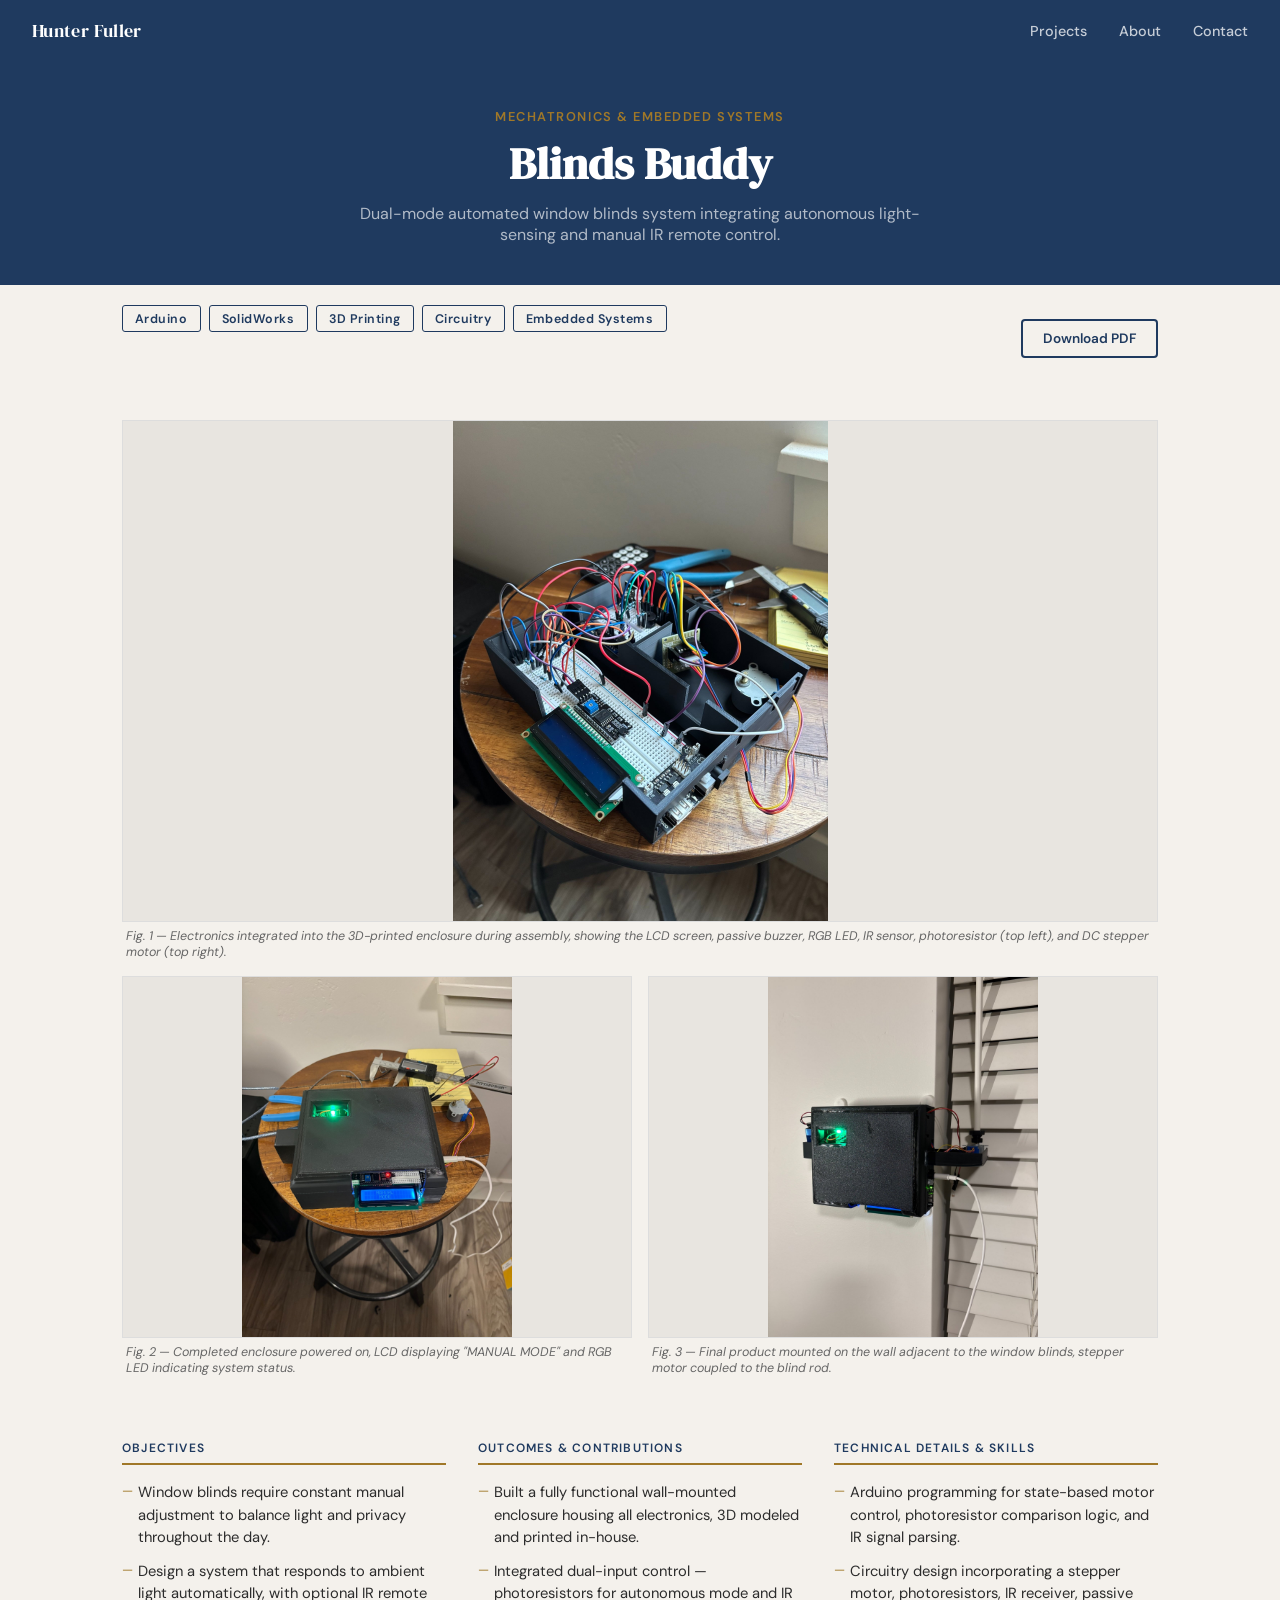
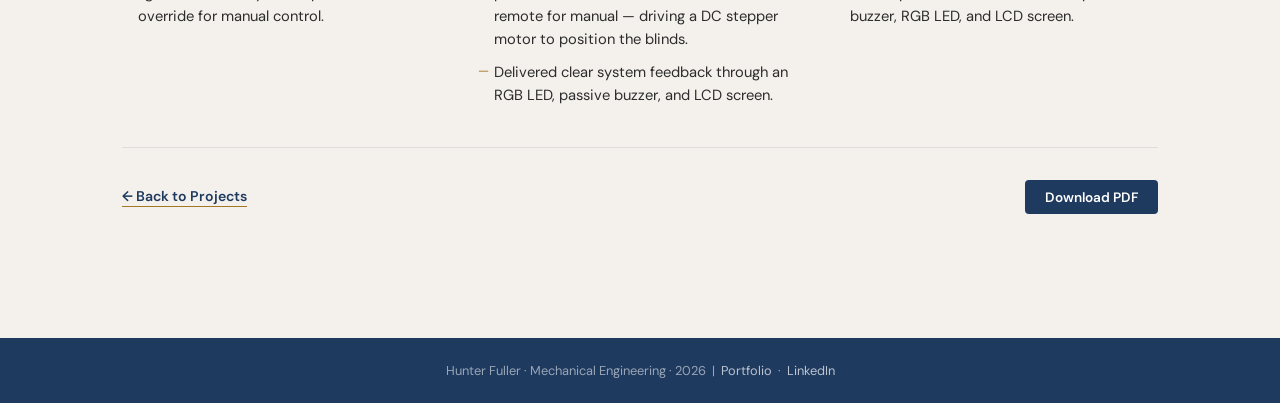
==== commit 7d47de39: "Update BlindsBuddy.html format change 2" ====
--- a/projects/BlindsBuddy.html
+++ b/projects/BlindsBuddy.html
@@ -7,241 +7,66 @@
   <link rel="preconnect" href="https://fonts.googleapis.com" />
   <link rel="preconnect" href="https://fonts.gstatic.com" crossorigin />
   <link href="https://fonts.googleapis.com/css2?family=DM+Serif+Display&family=DM+Sans:wght@300;400;500;600&display=swap" rel="stylesheet" />
-  <link rel="stylesheet" href="../style.css" />
   <style>
-    /* ── NAV ── */
-    nav {
-      background: var(--navy, #1f3a5f);
-      padding: 0 2rem;
-      display: flex;
-      align-items: center;
-      justify-content: space-between;
-      height: 60px;
-      position: sticky;
-      top: 0;
-      z-index: 100;
+    :root {
+      --navy: #1f3a5f;
+      --gold: #a07828;
+      --parchment: #f4f1ec;
+      --text: #2c2c2c;
+      --muted: #666;
+      --light-border: #ddd;
     }
-    nav a.logo {
-      font-family: 'DM Serif Display', serif;
-      color: #fff;
-      text-decoration: none;
-      font-size: 1.15rem;
-    }
+    * { box-sizing: border-box; margin: 0; padding: 0; }
+    body { font-family: 'DM Sans', sans-serif; background: var(--parchment); color: var(--text); min-height: 100vh; }
+
+    nav { background: var(--navy); padding: 0 2rem; display: flex; align-items: center; justify-content: space-between; height: 60px; position: sticky; top: 0; z-index: 100; }
+    nav a.logo { font-family: 'DM Serif Display', serif; color: #fff; text-decoration: none; font-size: 1.15rem; letter-spacing: 0.02em; }
     nav ul { list-style: none; display: flex; gap: 2rem; }
-    nav ul a {
-      color: rgba(255,255,255,0.75);
-      text-decoration: none;
-      font-size: 0.9rem;
-      font-weight: 500;
-      transition: color 0.2s;
-    }
+    nav ul a { color: rgba(255,255,255,0.75); text-decoration: none; font-size: 0.9rem; font-weight: 500; transition: color 0.2s; }
     nav ul a:hover { color: #fff; }
 
-    /* ── HERO BANNER ── */
-    .page-hero {
-      background: var(--navy, #1f3a5f);
-      padding: 3rem 2rem 2.5rem;
-      text-align: center;
-    }
-    .page-hero .category {
-      font-size: 0.8rem;
-      font-weight: 600;
-      letter-spacing: 0.12em;
-      text-transform: uppercase;
-      color: var(--accent-warm, #a07828);
-      margin-bottom: 0.75rem;
-    }
-    .page-hero h1 {
-      font-family: 'DM Serif Display', serif;
-      font-size: clamp(1.9rem, 4vw, 2.8rem);
-      color: #fff;
-      margin-bottom: 0.75rem;
-      line-height: 1.2;
-    }
-    .page-hero .subtitle {
-      color: rgba(255,255,255,0.65);
-      font-size: 1rem;
-      max-width: 560px;
-      margin: 0 auto;
-    }
+    .page-hero { background: var(--navy); padding: 3rem 2rem 2.5rem; text-align: center; }
+    .page-hero .category { font-size: 0.8rem; font-weight: 600; letter-spacing: 0.12em; text-transform: uppercase; color: var(--gold); margin-bottom: 0.75rem; }
+    .page-hero h1 { font-family: 'DM Serif Display', serif; font-size: clamp(1.9rem, 4vw, 2.8rem); color: #fff; margin-bottom: 0.75rem; line-height: 1.2; }
+    .page-hero .subtitle { color: rgba(255,255,255,0.65); font-size: 1rem; max-width: 560px; margin: 0 auto; }
 
-    /* ── VISUALS ── */
-    .visuals { margin-bottom: 48px; padding-top: 40px; }
+    .hero-meta { max-width: 1100px; margin: 0 auto; padding: 1.25rem 2rem 0; display: flex; align-items: center; justify-content: space-between; flex-wrap: wrap; gap: 1rem; }
 
-    .hero-image-wrap {
-      width: 100%;
-      border-radius: var(--radius-lg, 8px);
-      overflow: hidden;
-      border: 1px solid var(--border, #ddd);
-      background: var(--accent-light, #e8e5e0);
-      margin-bottom: 6px;
-    }
-    .hero-image-wrap img {
-      width: 100%;
-      height: 500px;
-      object-fit: contain;
-      image-orientation: from-image;
-      display: block;
-    }
+    .container { max-width: 1100px; margin: 0 auto; padding: 3rem 2rem 4rem; }
 
-    .fig-caption {
-      font-size: 0.78rem;
-      color: var(--ink-muted, #666);
-      margin-bottom: 16px;
-      padding-left: 4px;
-      font-style: italic;
-    }
-
-    .secondary-images {
-      display: grid;
-      grid-template-columns: 1fr 1fr;
-      gap: 16px;
-    }
+    .visuals { margin-bottom: 48px; }
+    .hero-image-wrap { width: 100%; overflow: hidden; border: 1px solid var(--light-border); background: #e8e5e0; margin-bottom: 6px; }
+    .hero-image-wrap img { width: 100%; height: 500px; object-fit: contain; image-orientation: from-image; display: block; }
+    .fig-caption { font-size: 0.78rem; color: var(--muted); margin-bottom: 16px; padding-left: 4px; font-style: italic; }
+    .secondary-images { display: grid; grid-template-columns: 1fr 1fr; gap: 16px; }
     .secondary-images figure { margin: 0; }
-    .secondary-images .img-wrap {
-      border-radius: var(--radius-lg, 8px);
-      overflow: hidden;
-      border: 1px solid var(--border, #ddd);
-      background: var(--accent-light, #e8e5e0);
-      margin-bottom: 6px;
-    }
-    .secondary-images img {
-      width: 100%;
-      height: 360px;
-      object-fit: contain;
-      image-orientation: from-image;
-      display: block;
-      transition: filter 0.3s ease;
-    }
+    .secondary-images .img-wrap { overflow: hidden; border: 1px solid var(--light-border); background: #e8e5e0; margin-bottom: 6px; }
+    .secondary-images img { width: 100%; height: 360px; object-fit: contain; image-orientation: from-image; display: block; transition: filter 0.3s ease; }
     .secondary-images .img-wrap:hover img { filter: brightness(1.05); }
 
-    /* ── INFO BLOCKS ── */
-    .project-info {
-      display: grid;
-      grid-template-columns: repeat(3, 1fr);
-      gap: 24px;
-      margin-bottom: 48px;
-    }
-    .info-block {
-      background: var(--surface, #fff);
-      border: 1px solid var(--border, #ddd);
-      border-radius: var(--radius-lg, 8px);
-      padding: 28px 26px;
-    }
-    .info-block-label {
-      font-size: 0.68rem;
-      font-weight: 700;
-      letter-spacing: 0.16em;
-      text-transform: uppercase;
-      color: var(--accent-warm, #a07828);
-      margin-bottom: 14px;
-      display: flex;
-      align-items: center;
-      gap: 8px;
-    }
-    .info-block-label::after {
-      content: '';
-      flex: 1;
-      height: 1px;
-      background: var(--border, #ddd);
-    }
-    .info-block ul {
-      list-style: none;
-      padding: 0;
-      margin: 0;
-      display: flex;
-      flex-direction: column;
-      gap: 10px;
-    }
-    .info-block ul li {
-      font-size: 0.9rem;
-      color: var(--ink-muted, #555);
-      line-height: 1.6;
-      padding-left: 14px;
-      position: relative;
-    }
-    .info-block ul li::before {
-      content: '';
-      position: absolute;
-      left: 0;
-      top: 9px;
-      width: 5px;
-      height: 5px;
-      border-radius: 50%;
-      background: var(--accent, #1f3a5f);
-      opacity: 0.5;
-    }
+    .info-blocks { display: grid; grid-template-columns: 1fr 1fr 1fr; gap: 2rem; margin-bottom: 2.5rem; }
+    .info-block h2 { font-family: 'DM Sans', sans-serif; font-size: 0.75rem; font-weight: 600; letter-spacing: 0.1em; text-transform: uppercase; color: var(--navy); border-bottom: 2px solid var(--gold); padding-bottom: 0.4rem; margin-bottom: 1rem; }
+    .info-block ul { list-style: none; padding: 0; display: flex; flex-direction: column; gap: 0.65rem; }
+    .info-block ul li { font-size: 0.92rem; color: var(--text); line-height: 1.55; padding-left: 1rem; position: relative; }
+    .info-block ul li::before { content: '—'; position: absolute; left: 0; color: var(--gold); font-size: 0.8rem; }
 
-    /* ── TAGS ── */
-    .tags.small-tags { display: flex; flex-wrap: wrap; gap: 0.5rem; margin-bottom: 0; }
-    .tags.small-tags span {
-      background: transparent;
-      border: 1.5px solid var(--navy, #1f3a5f);
-      color: var(--navy, #1f3a5f);
-      font-size: 0.78rem;
-      font-weight: 600;
-      padding: 0.25rem 0.65rem;
-      border-radius: 3px;
-    }
+    .tags { display: flex; flex-wrap: wrap; gap: 0.5rem; margin-bottom: 2.5rem; }
+    .tag { background: transparent; border: 1.5px solid var(--navy); color: var(--navy); font-size: 0.78rem; font-weight: 600; padding: 0.3rem 0.75rem; border-radius: 3px; letter-spacing: 0.04em; }
 
-    /* ── FOOTER BAR ── */
-    .project-footer-bar {
-      display: flex;
-      align-items: center;
-      justify-content: space-between;
-      flex-wrap: wrap;
-      gap: 16px;
-      padding: 32px 0 60px;
-      border-top: 1px solid var(--border, #ddd);
-    }
-    .back-link {
-      display: inline-flex;
-      align-items: center;
-      gap: 6px;
-      font-size: 0.8rem;
-      font-weight: 600;
-      letter-spacing: 0.08em;
-      text-transform: uppercase;
-      color: var(--ink-muted, #666);
-      text-decoration: none;
-      transition: color 0.2s;
-    }
-    .back-link:hover { color: var(--accent, #1f3a5f); }
-    .back-link::before { content: '←'; font-size: 1rem; }
+    .project-footer-bar { display: flex; align-items: center; justify-content: space-between; flex-wrap: wrap; gap: 16px; padding: 32px 0 60px; border-top: 1px solid var(--light-border); }
+    .back-link { display: inline-flex; align-items: center; gap: 0.4rem; color: var(--navy); font-size: 0.88rem; font-weight: 600; text-decoration: none; border-bottom: 1.5px solid var(--gold); padding-bottom: 1px; transition: opacity 0.2s; }
+    .back-link:hover { opacity: 0.7; }
+    .button { display: inline-block; padding: 0.55rem 1.25rem; background: var(--navy); color: #fff; font-size: 0.85rem; font-weight: 600; text-decoration: none; border-radius: 4px; transition: opacity 0.2s; }
+    .button:hover { opacity: 0.85; }
+    .button-outline { background: transparent; border: 2px solid var(--navy); color: var(--navy); }
 
-    .button {
-      display: inline-block;
-      padding: 0.55rem 1.25rem;
-      background: var(--navy, #1f3a5f);
-      color: #fff;
-      font-size: 0.85rem;
-      font-weight: 600;
-      text-decoration: none;
-      border-radius: 4px;
-      transition: opacity 0.2s;
-    }
-    .button:hover { opacity: 0.85; }
-    .button-outline {
-      background: transparent;
-      border: 2px solid var(--navy, #1f3a5f);
-      color: var(--navy, #1f3a5f);
-    }
-
-    /* ── TAGS ROW BELOW HERO ── */
-    .hero-meta {
-      max-width: 1100px;
-      margin: 0 auto;
-      padding: 1.25rem 2rem 0;
-      display: flex;
-      align-items: center;
-      justify-content: space-between;
-      flex-wrap: wrap;
-      gap: 1rem;
-    }
+    footer { background: var(--navy); color: rgba(255,255,255,0.55); text-align: center; padding: 1.5rem 2rem; font-size: 0.8rem; }
+    footer a { color: rgba(255,255,255,0.7); text-decoration: none; }
+    footer a:hover { color: #fff; }
 
     @media (max-width: 700px) {
       .secondary-images { grid-template-columns: 1fr; }
-      .project-info { grid-template-columns: 1fr; }
+      .info-blocks { grid-template-columns: 1fr; }
       .hero-image-wrap img { height: 320px; }
       .secondary-images img { height: 260px; }
     }
@@ -249,7 +74,6 @@
 </head>
 <body>
 
-  <!-- NAV -->
   <nav>
     <a class="logo" href="../index.html">Hunter Fuller</a>
     <ul>
@@ -259,35 +83,30 @@
     </ul>
   </nav>
 
-  <!-- HERO BANNER -->
   <div class="page-hero">
     <div class="category">Mechatronics &amp; Embedded Systems</div>
     <h1>Blinds Buddy</h1>
     <p class="subtitle">Dual-mode automated window blinds system integrating autonomous light-sensing and manual IR remote control.</p>
   </div>
 
-  <!-- TAGS + PDF ROW -->
   <div class="hero-meta">
-    <div class="tags small-tags">
-      <span>Arduino</span>
-      <span>SolidWorks</span>
-      <span>3D Printing</span>
-      <span>Circuitry</span>
-      <span>Embedded Systems</span>
+    <div class="tags">
+      <span class="tag">Arduino</span>
+      <span class="tag">SolidWorks</span>
+      <span class="tag">3D Printing</span>
+      <span class="tag">Circuitry</span>
+      <span class="tag">Embedded Systems</span>
     </div>
     <a class="button button-outline" href="../pdfs/BlindsBuddy.pdf" target="_blank">Download PDF</a>
   </div>
 
-  <!-- MAIN CONTENT -->
   <div class="container">
 
     <section class="visuals">
-
       <div class="hero-image-wrap">
         <img src="../images/IMG_4825.jpeg" alt="Electronics integrated into the 3D-printed enclosure during assembly">
       </div>
       <p class="fig-caption">Fig. 1 — Electronics integrated into the 3D-printed enclosure during assembly, showing the LCD screen, passive buzzer, RGB LED, IR sensor, photoresistor (top left), and DC stepper motor (top right).</p>
-
       <div class="secondary-images">
         <figure>
           <div class="img-wrap">
@@ -302,43 +121,45 @@
           <p class="fig-caption">Fig. 3 — Final product mounted on the wall adjacent to the window blinds, stepper motor coupled to the blind rod.</p>
         </figure>
       </div>
-
     </section>
 
-    <section class="project-info">
-
+    <div class="info-blocks">
       <div class="info-block">
-        <div class="info-block-label">Objectives</div>
+        <h2>Objectives</h2>
         <ul>
           <li>Window blinds require constant manual adjustment to balance light and privacy throughout the day.</li>
           <li>Design a system that responds to ambient light automatically, with optional IR remote override for manual control.</li>
         </ul>
       </div>
-
       <div class="info-block">
-        <div class="info-block-label">Outcomes &amp; Contributions</div>
+        <h2>Outcomes &amp; Contributions</h2>
         <ul>
           <li>Built a fully functional wall-mounted enclosure housing all electronics, 3D modeled and printed in-house.</li>
           <li>Integrated dual-input control — photoresistors for autonomous mode and IR remote for manual — driving a DC stepper motor to position the blinds.</li>
           <li>Delivered clear system feedback through an RGB LED, passive buzzer, and LCD screen.</li>
         </ul>
       </div>
-
       <div class="info-block">
-        <div class="info-block-label">Technical Details</div>
+        <h2>Technical Details &amp; Skills</h2>
         <ul>
           <li>Arduino programming for state-based motor control, photoresistor comparison logic, and IR signal parsing.</li>
           <li>Circuitry design incorporating a stepper motor, photoresistors, IR receiver, passive buzzer, RGB LED, and LCD screen.</li>
         </ul>
       </div>
-
-    </section>
+    </div>
 
     <div class="project-footer-bar">
-      <a class="back-link" href="../index.html">Back to Portfolio</a>
+      <a class="back-link" href="../index.html">← Back to Projects</a>
       <a class="button" href="../pdfs/BlindsBuddy.pdf" target="_blank">Download PDF</a>
     </div>
 
   </div>
+
+  <footer>
+    Hunter Fuller · Mechanical Engineering · 2026 &nbsp;|&nbsp;
+    <a href="https://hunter-m-fuller.github.io/">Portfolio</a> &nbsp;·&nbsp;
+    <a href="https://www.linkedin.com/in/hunterfuller/">LinkedIn</a>
+  </footer>
+
 </body>
 </html>
